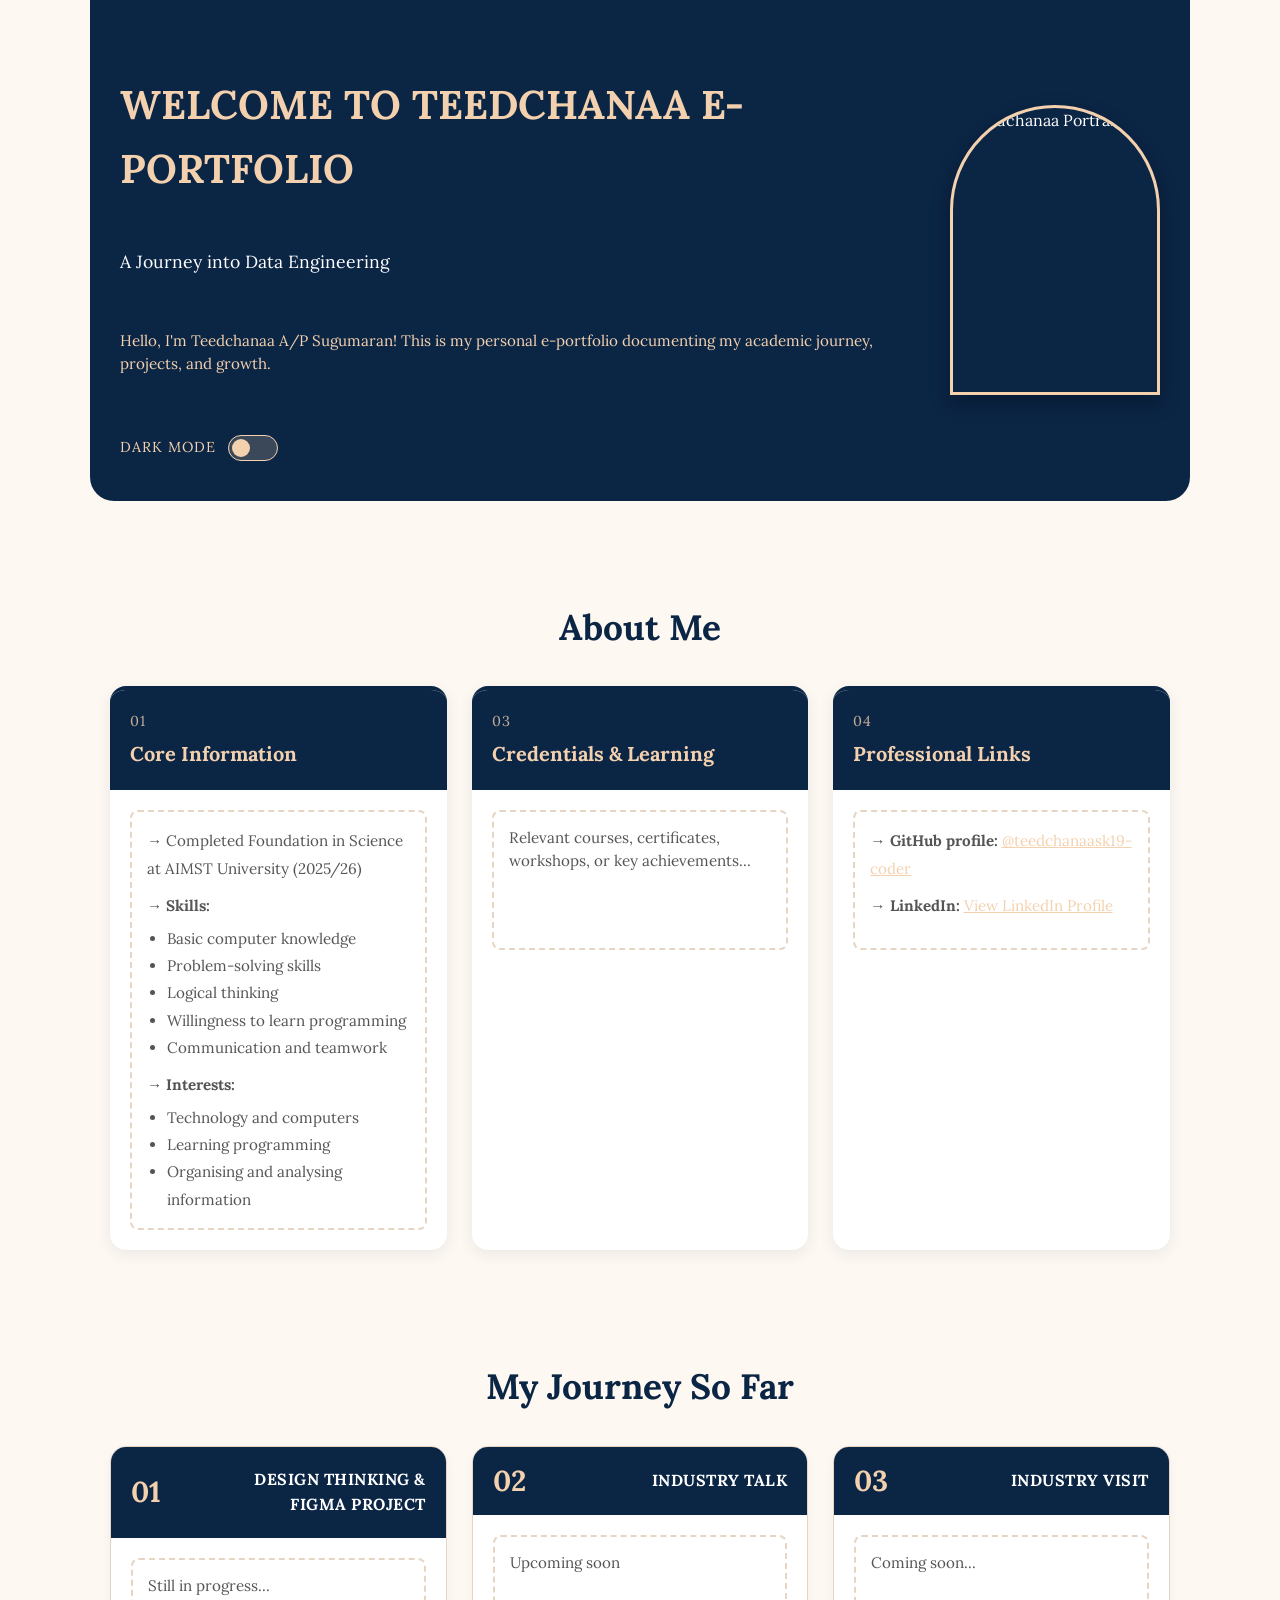
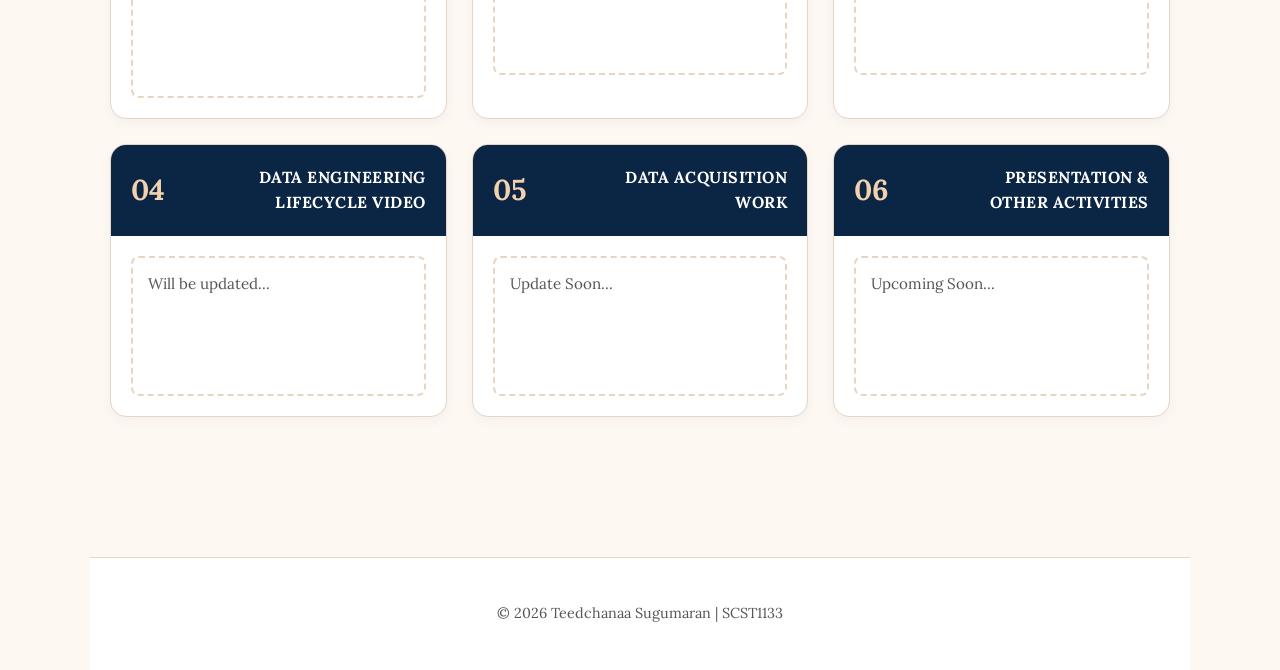
==== index.html @ efb11a4b "Update index.html" ====
<!DOCTYPE html>
<html lang="en">
<head>
    <meta charset="UTF-8">
    <meta name="viewport" content="width=device-width, initial-scale=1.0">
    <title>Welcome To Teedchanaa's E-Portfolio</title>
    <!-- Import Lora font from Google Fonts -->
    <link href="https://fonts.googleapis.com/css2?family=Lora:ital,wght@0,400..700;1,400..700&display=swap" rel="stylesheet">
    <link rel="stylesheet" href="style.css">
    <style>
        /* Color Themes: Default Navy/Champagne & Dark Mode (Dark Purple & Gold) */
        :root {
            --navy: #0B2545;
            --champagne: #F4D1AE;
            --champagne-light: #FDF8F2;
            --card-bg: #ffffff;
            --text-main: #555555;
            --footer-bg: #ffffff;
            --footer-text: #555555;
            --border-color: #e6d5c3;
        }

        [data-theme="dark"] {
            --navy: #1a0b2e;
            --champagne: #FFD700;
            --champagne-light: #12071f;
            --card-bg: #221238;
            --text-main: #e0d0e8;
            --footer-bg: #1a0b2e;
            --footer-text: #FFD700;
            --border-color: #3b225c;
        }

        body {
            margin: 0;
            background-color: var(--champagne-light);
            font-family: 'Lora', serif;
            transition: background-color 0.4s ease, color 0.4s ease;
            animation: pageFloat 6s ease-in-out infinite;
        }

        /* Welcome Section */
        .welcome {
            background-color: var(--navy);
            color: #ffffff;
            padding: 40px 30px;
            border-radius: 0 0 24px 24px;
            margin-bottom: 30px;
            position: relative;
            overflow: hidden;
            transition: background-color 0.4s ease;
        }

        .welcome-container {
            max-width: 1100px;
            margin: 0 auto;
            display: flex;
            align-items: center;
            justify-content: space-between;
            gap: 40px;
        }

        .header-content {
            flex: 1;
            text-align: left;
        }

        .welcome h1 {
            font-size: clamp(1.8rem, 3.5vw, 2.5rem);
            color: var(--champagne);
            margin-bottom: 8px;
        }

        .welcome h2 {
            font-size: 1.1rem;
            color: #ffffff;
            font-weight: normal;
            margin-bottom: 15px;
        }

        .welcome p, .welcome .footer-note {
            color: var(--champagne);
            line-height: 1.5;
            font-size: 0.95rem;
        }

        /* Portrait Container (Arch Shape - Wider and Longer) */
        .portrait-container {
            width: 210px;
            height: 290px;
            background-color: var(--navy);
            border-radius: 105px 105px 0 0;
            border: 3px solid var(--champagne);
            overflow: hidden;
            flex-shrink: 0;
            box-shadow: 0 8px 20px rgba(0,0,0,0.3);
            transition: border-color 0.4s ease;
        }

        .portrait-container img {
            width: 100%;
            height: 100%;
            object-fit: cover;
        }

        /* Dark Mode Toggle Switch Styling */
        .theme-switch-wrapper {
            margin-top: 20px;
            display: flex;
            align-items: center;
            gap: 12px;
            color: var(--champagne);
            font-size: 0.9rem;
            text-transform: uppercase;
            letter-spacing: 1px;
        }

        .switch {
            position: relative;
            display: inline-block;
            width: 50px;
            height: 26px;
        }

        .switch input {
            opacity: 0;
            width: 0;
            height: 0;
        }

        .slider {
            position: absolute;
            cursor: pointer;
            top: 0;
            left: 0;
            right: 0;
            bottom: 0;
            background-color: rgba(244, 209, 174, 0.2);
            border: 1px solid var(--champagne);
            transition: 0.3s;
            border-radius: 26px;
        }

        .slider:before {
            position: absolute;
            content: "";
            height: 18px;
            width: 18px;
            left: 3px;
            bottom: 3px;
            background-color: var(--champagne);
            transition: 0.3s;
            border-radius: 50%;
        }

        input:checked + .slider {
            background-color: var(--champagne);
        }

        input:checked + .slider:before {
            transform: translateX(24px);
            background-color: var(--navy);
        }

        /* About Me Section */
        .about-section {
            padding: 40px 20px;
            max-width: 1200px;
            margin: 0 auto;
        }

        .about-section .section-title {
            text-align: center;
            color: var(--navy);
            margin-bottom: 30px;
            font-size: 2.2rem;
            transition: color 0.4s ease;
        }

        .about-grid {
            display: grid;
            grid-template-columns: repeat(auto-fit, minmax(280px, 1fr));
            gap: 25px;
        }

        .about-card {
            background: var(--card-bg);
            border-radius: 16px;
            box-shadow: 0 4px 15px rgba(11, 37, 69, 0.08);
            overflow: hidden;
            border-top: 4px solid var(--navy);
            display: flex;
            flex-direction: column;
            transition: transform 0.3s ease, box-shadow 0.3s ease, background-color 0.4s ease, border-color 0.4s ease;
        }

        .about-card:hover {
            transform: translateY(-6px);
            box-shadow: 0 12px 24px rgba(11, 37, 69, 0.12);
        }

        .about-card-header {
            background-color: var(--navy);
            color: var(--champagne);
            padding: 20px;
            transition: background-color 0.4s ease, color 0.4s ease;
        }

        .about-card-header .num {
            font-size: 0.9rem;
            letter-spacing: 1px;
            opacity: 0.8;
            display: block;
            margin-bottom: 5px;
        }

        .about-card-header h3 {
            margin: 0;
            font-size: 1.25rem;
        }

        .about-card-body {
            padding: 20px;
            flex-grow: 1;
            display: flex;
            flex-direction: column;
            gap: 15px;
        }

        .description-box {
            background: var(--card-bg);
            border: 2px dashed var(--border-color);
            padding: 15px;
            border-radius: 8px;
            color: var(--text-main);
            font-size: 0.95rem;
            line-height: 1.5;
            transition: background-color 0.4s ease, border-color 0.4s ease, color 0.4s ease;
        }

        /* Journey / Artifact Section */
        .journey-section {
            padding: 40px 20px;
            max-width: 1200px;
            margin: 0 auto;
        }

        .journey-section .section-title {
            text-align: center;
            color: var(--navy);
            margin-bottom: 30px;
            font-size: 2.2rem;
            transition: color 0.4s ease;
        }

        .portfolio-grid {
            display: grid;
            grid-template-columns: repeat(auto-fit, minmax(300px, 1fr));
            gap: 25px;
        }

        .artifact-card {
            background: var(--card-bg);
            border-radius: 16px;
            border: 1px solid var(--border-color);
            box-shadow: 0 4px 12px rgba(11, 37, 69, 0.04);
            overflow: hidden;
            display: flex;
            flex-direction: column;
            transition: transform 0.3s ease, box-shadow 0.3s ease, background-color 0.4s ease, border-color 0.4s ease;
        }

        .artifact-card:hover {
            transform: translateY(-8px);
            box-shadow: 0 16px 32px rgba(11, 37, 69, 0.1);
        }

        .card-number-header {
            background: var(--navy);
            color: var(--champagne);
            padding: 20px;
            display: flex;
            align-items: center;
            justify-content: space-between;
            transition: background-color 0.4s ease, color 0.4s ease;
        }

        .card-number-header .num {
            font-size: 1.8rem;
            font-weight: bold;
            color: var(--champagne);
            line-height: 1;
        }

        .card-number-header h2 {
            font-size: 1rem;
            margin: 0;
            text-align: right;
            max-width: 180px;
            color: #ffffff;
            text-transform: uppercase;
            letter-spacing: 0.5px;
        }

        .card-body {
            padding: 20px;
            flex-grow: 1;
            display: flex;
            flex-direction: column;
        }

        footer {
            text-align: center;
            padding: 30px;
            color: var(--footer-text);
            border-top: 1px solid var(--border-color);
            background-color: var(--footer-bg);
            margin-top: 40px;
            transition: background-color 0.4s ease, color 0.4s ease, border-color 0.4s ease;
        }

        /* Animations */
        @keyframes pageFloat {
            0% { transform: translateY(0px); }
            50% { transform: translateY(-2px); }
            100% { transform: translateY(0px); }
        }
    </style>
</head>
<body>

    <main>
        <!-- Welcome Section with Title, Intro, and Portrait -->
        <section id="home" class="welcome">
            <div class="welcome-container">
                <div class="header-content">
                    <h1>WELCOME TO TEEDCHANAA E-PORTFOLIO</h1>
                    <h2>A Journey into Data Engineering</h2>
                    <p>
                        Hello, I'm Teedchanaa A/P Sugumaran! This is my personal e-portfolio documenting my academic journey, projects, and growth.
                    </p>
                    
                    <!-- Dark Mode Toggle Switch -->
                    <div class="theme-switch-wrapper">
                        <span id="theme-label">Dark Mode</span>
                        <label class="switch">
                            <input type="checkbox" id="theme-toggle-checkbox">
                            <span class="slider"></span>
                        </label>
                    </div>
                </div>

                <!-- Arch-Shaped Vertical Portrait (Wider and Longer) -->
                <div class="portrait-container">
                    <img src="PATH_TO_YOUR_PORTRAIT_IMAGE" alt="Teedchanaa Portrait">
                </div>
            </div>
        </section>

        <!-- About Me Section -->
        <section id="about" class="about-section">
            <h2 class="section-title">About Me</h2>
            <div class="about-grid">
                <!-- 01 -->
                <div class="about-card">
                    <div class="about-card-header">
                        <span class="num">01</span>
                        <h3>Core Information</h3>
                    </div>
                    <div class="about-card-body">
                        <div class="description-box" style="line-height: 1.8;">
                            <p style="margin: 0 0 10px 0;">&rarr; Completed Foundation in Science at AIMST University (2025/26)</p>
                            <p style="margin: 0 0 5px 0; font-weight: bold;">&rarr; Skills:</p>
                            <ul style="margin: 0 0 10px 20px; padding: 0;">
                                <li>Basic computer knowledge</li>
                                <li>Problem-solving skills</li>
                                <li>Logical thinking</li>
                                <li>Willingness to learn programming</li>
                                <li>Communication and teamwork</li>
                            </ul>
                            <p style="margin: 0 0 5px 0; font-weight: bold;">&rarr; Interests:</p>
                            <ul style="margin: 0 0 0 20px; padding: 0;">
                                <li>Technology and computers</li>
                                <li>Learning programming</li>
                                <li>Organising and analysing information</li>
                            </ul>
                        </div>
                    </div>
                </div>

                <!-- 02 -->
                <div class="about-card">
                    <div class="about-card-header">
                        <span class="num">03</span>
                        <h3>Credentials &amp; Learning</h3>
                    </div>
                    <div class="about-card-body">
                        <div class="description-box">
                            Relevant courses, certificates, workshops, or key achievements...
                        </div>
                    </div>
                </div>

                <!-- 03 -->
                <div class="about-card">
                    <div class="about-card-header">
                        <span class="num">04</span>
                        <h3>Professional Links</h3>
                    </div>
                    <div class="about-card-body">
                        <div class="description-box" style="line-height: 1.8;">
                            <p style="margin: 0 0 10px 0;">
                                &rarr; <strong>GitHub profile:</strong> <a href="https://github.com/teedchanaask19-coder" target="_blank" style="color: var(--champagne); text-decoration: underline;">@teedchanaask19-coder</a>
                            </p>
                            <p style="margin: 0 0 10px 0;">
                                &rarr; <strong>LinkedIn:</strong> <a href="https://www.linkedin.com/in/teedchanaa-sugumaran-593b75442" target="_blank" style="color: var(--champagne); text-decoration: underline;">View LinkedIn Profile</a>
                            </p>
                        </div>
                    </div>
                </div>
            </div>
        </section>

        <!-- Journey Section -->
        <section id="journey" class="journey-section">
            <h2 class="section-title">My Journey So Far</h2>
            <div class="portfolio-grid">
                <!-- 01 -->
                <div class="artifact-card">
                    <div class="card-number-header">
                        <span class="num">01</span>
                        <h2>Design Thinking &amp; Figma Project</h2>
                    </div>
                    <div class="card-body">
                        <div class="description-box">
                            Still in progress...
                        </div>
                    </div>
                </div>

                <!-- 02 -->
                <div class="artifact-card">
                    <div class="card-number-header">
                        <span class="num">02</span>
                        <h2>Industry Talk</h2>
                    </div>
                    <div class="card-body">
                        <div class="description-box">
                            Upcoming soon
                        </div>
                    </div>
                </div>

                <!-- 03 -->
                <div class="artifact-card">
                    <div class="card-number-header">
                        <span class="num">03</span>
                        <h2>Industry Visit</h2>
                    </div>
                    <div class="card-body">
                        <div class="description-box">
                            Coming soon...
                        </div>
                    </div>
                </div>

                <!-- 04 -->
                <div class="artifact-card">
                    <div class="card-number-header">
                        <span class="num">04</span>
                        <h2>Data Engineering Lifecycle Video</h2>
                    </div>
                    <div class="card-body">
                        <div class="description-box">
                            Will be updated...
                        </div>
                    </div>
                </div>

                <!-- 05 -->
                <div class="artifact-card">
                    <div class="card-number-header">
                        <span class="num">05</span>
                        <h2>Data Acquisition Work</h2>
                    </div>
                    <div class="card-body">
                        <div class="description-box">
                            Update Soon...
                        </div>
                    </div>
                </div>

                <!-- 06 -->
                <div class="artifact-card">
                    <div class="card-number-header">
                        <span class="num">06</span>
                        <h2>Presentation &amp; Other Activities</h2>
                    </div>
                    <div class="card-body">
                        <div class="description-box">
                            Upcoming Soon...
                        </div>
                    </div>
                </div>
            </div>
        </section>
    </main>

    <footer>
        <p>&copy; 2026 Teedchanaa Sugumaran | SCST1133</p>
    </footer>

    <!-- JavaScript to Handle Theme Switcher -->
    <script>
        const themeToggle = document.getElementById('theme-toggle-checkbox');
        const themeLabel = document.getElementById('theme-label');

        themeToggle.addEventListener('change', () => {
            if (themeToggle.checked) {
                document.documentElement.setAttribute('data-theme', 'dark');
                themeLabel.textContent = 'Light Mode';
            } else {
                document.documentElement.removeAttribute('data-theme');
                themeLabel.textContent = 'Dark Mode';
            }
        });
    </script>
</body>
</html>
---- style.css ----
* {
  box-sizing: border-box;
}

:root {
  --navy: #0d1b2a;
  --champagne: #d4af37;
  --ivory: #f9f6f0;
  --card-bg: #fdfbf7;
  --text-dark: #1f2937;
  --text-muted: #555555;
}

body {
  margin: 0;
  color: var(--text-dark);
  background: var(--ivory);
  font-family: 'Lora', serif;
  line-height: 1.6;
}

header, main, footer {
  width: min(1100px, 92%);
  margin: auto;
}

/* Header Layout */
header {
  padding: 48px 32px;
  background: var(--navy);
  color: var(--ivory);
  border-radius: 0 0 24px 24px;
  margin-bottom: 40px;
}

.header-content {
  display: flex;
  align-items: center;
  justify-content: space-between;
  flex-wrap: wrap;
  gap: 24px;
}

.header-text {
  flex: 1;
  min-width: 280px;
}

.subtitle-top {
  font-size: 0.85rem;
  text-transform: uppercase;
  letter-spacing: 2px;
  color: var(--champagne);
  margin: 0 0 8px;
}

header h1 {
  font-size: clamp(2rem, 4vw, 3rem);
  margin: 0 0 12px;
  color: var(--ivory);
}

header p {
  margin: 0 0 20px;
  color: #e0e1dd;
  font-size: 1.1rem;
}

/* Rounded Portrait Picture Box */
.profile-pic-container {
  flex-shrink: 0;
}

.profile-pic {
  width: 130px;
  height: 160px;
  object-fit: cover;
  border-radius: 20px;
  border: 3px solid var(--champagne);
  background-color: #243447;
}

/* Button */
.btn {
  display: inline-block;
  background: var(--champagne);
  color: var(--navy);
  padding: 10px 20px;
  border-radius: 8px;
  font-weight: bold;
  text-decoration: none;
  transition: opacity 0.2s;
}

.btn:hover {
  opacity: 0.9;
}

/* Main Section Heading */
.section-title {
  font-size: 2rem;
  color: var(--navy);
  margin-bottom: 24px;
}

/* Grid for 6 Artifacts (Whole page section floating effect) */
.portfolio-grid {
  display: grid;
  grid-template-columns: repeat(auto-fit, minmax(320px, 1fr));
  gap: 24px;
  margin-bottom: 60px;
  animation: pageFloat 6s ease-in-out infinite;
}

/* Card Style with Hover Lift */
.artifact-card {
  background: var(--card-bg);
  border-radius: 16px;
  border: 1px solid rgba(212, 175, 55, 0.3);
  box-shadow: 0 4px 12px rgba(13, 27, 42, 0.04);
  overflow: hidden;
  display: flex;
  flex-direction: column;
  transition: transform 0.3s ease, box-shadow 0.3s ease;
}

.artifact-card:hover {
  transform: translateY(-8px);
  box-shadow: 0 16px 32px rgba(13, 27, 42, 0.1);
}

/* Card Header Badge */
.card-number-header {
  background: var(--navy);
  color: var(--ivory);
  padding: 24px;
  display: flex;
  align-items: center;
  justify-content: space-between;
}

.card-number-header .num {
  font-size: 2.2rem;
  font-weight: bold;
  color: var(--champagne);
  line-height: 1;
}

.card-number-header h2 {
  font-size: 1.1rem;
  margin: 0;
  text-align: right;
  max-width: 180px;
  color: var(--ivory);
  text-transform: uppercase;
  letter-spacing: 0.5px;
}

/* Description Space Area (Bubble think float effect) */
.card-body {
  padding: 24px;
  flex-grow: 1;
  display: flex;
  flex-direction: column;
}

.description-box {
  border: 2px dashed #d1c7b7;
  border-radius: 12px;
  padding: 20px;
  color: var(--text-muted);
  min-height: 140px;
  background: rgba(255, 255, 255, 0.5);
  font-size: 0.95rem;
  animation: bubbleFloat 4s ease-in-out infinite;
}

footer {
  text-align: center;
  padding: 32px 0;
  color: var(--text-muted);
  border-top: 1px solid #e5dfd3;
  font-size: 0.9rem;
}

/* Keyframe Animations for Floating */
@keyframes bubbleFloat {
  0% { transform: translateY(0px); }
  50% { transform: translateY(-5px); }
  100% { transform: translateY(0px); }
}

@keyframes pageFloat {
  0% { transform: translateY(0px); }
  50% { transform: translateY(-3px); }
  100% { transform: translateY(0px); }
}
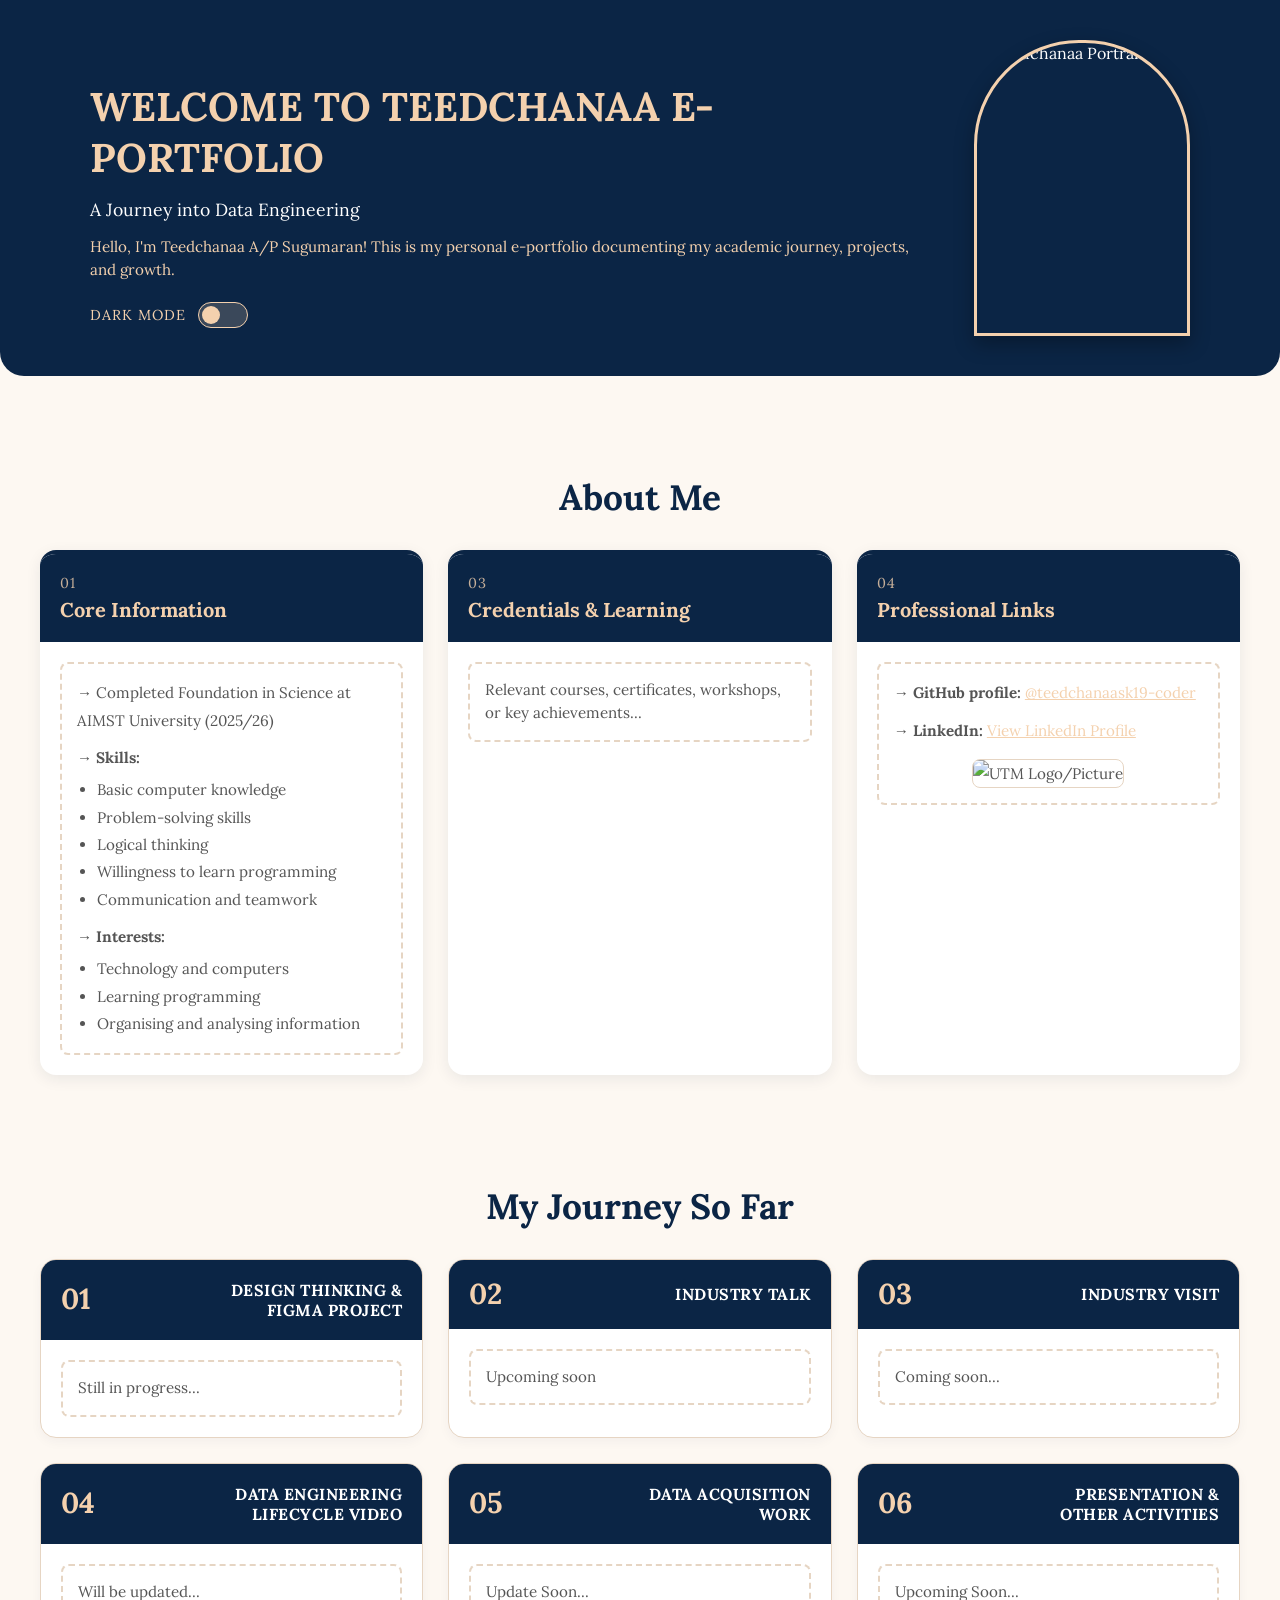
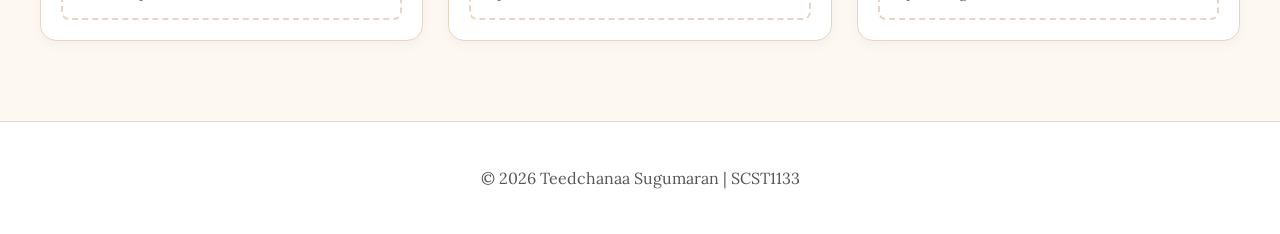
==== commit c8598f8b: "Update index.html" ====
--- a/index.html
+++ b/index.html
@@ -1,530 +1,535 @@
 <!DOCTYPE html>
 <html lang="en">
 <head>
-    <meta charset="UTF-8">
-    <meta name="viewport" content="width=device-width, initial-scale=1.0">
-    <title>Welcome To Teedchanaa's E-Portfolio</title>
-    <!-- Import Lora font from Google Fonts -->
-    <link href="https://fonts.googleapis.com/css2?family=Lora:ital,wght@0,400..700;1,400..700&display=swap" rel="stylesheet">
-    <link rel="stylesheet" href="style.css">
-    <style>
-        /* Color Themes: Default Navy/Champagne & Dark Mode (Dark Purple & Gold) */
-        :root {
-            --navy: #0B2545;
-            --champagne: #F4D1AE;
-            --champagne-light: #FDF8F2;
-            --card-bg: #ffffff;
-            --text-main: #555555;
-            --footer-bg: #ffffff;
-            --footer-text: #555555;
-            --border-color: #e6d5c3;
-        }
-
-        [data-theme="dark"] {
-            --navy: #1a0b2e;
-            --champagne: #FFD700;
-            --champagne-light: #12071f;
-            --card-bg: #221238;
-            --text-main: #e0d0e8;
-            --footer-bg: #1a0b2e;
-            --footer-text: #FFD700;
-            --border-color: #3b225c;
-        }
-
-        body {
-            margin: 0;
-            background-color: var(--champagne-light);
-            font-family: 'Lora', serif;
-            transition: background-color 0.4s ease, color 0.4s ease;
-            animation: pageFloat 6s ease-in-out infinite;
-        }
-
-        /* Welcome Section */
-        .welcome {
-            background-color: var(--navy);
-            color: #ffffff;
-            padding: 40px 30px;
-            border-radius: 0 0 24px 24px;
-            margin-bottom: 30px;
-            position: relative;
-            overflow: hidden;
-            transition: background-color 0.4s ease;
-        }
-
-        .welcome-container {
-            max-width: 1100px;
-            margin: 0 auto;
-            display: flex;
-            align-items: center;
-            justify-content: space-between;
-            gap: 40px;
-        }
-
-        .header-content {
-            flex: 1;
-            text-align: left;
-        }
-
-        .welcome h1 {
-            font-size: clamp(1.8rem, 3.5vw, 2.5rem);
-            color: var(--champagne);
-            margin-bottom: 8px;
-        }
-
-        .welcome h2 {
-            font-size: 1.1rem;
-            color: #ffffff;
-            font-weight: normal;
-            margin-bottom: 15px;
-        }
-
-        .welcome p, .welcome .footer-note {
-            color: var(--champagne);
-            line-height: 1.5;
-            font-size: 0.95rem;
-        }
-
-        /* Portrait Container (Arch Shape - Wider and Longer) */
-        .portrait-container {
-            width: 210px;
-            height: 290px;
-            background-color: var(--navy);
-            border-radius: 105px 105px 0 0;
-            border: 3px solid var(--champagne);
-            overflow: hidden;
-            flex-shrink: 0;
-            box-shadow: 0 8px 20px rgba(0,0,0,0.3);
-            transition: border-color 0.4s ease;
-        }
-
-        .portrait-container img {
-            width: 100%;
-            height: 100%;
-            object-fit: cover;
-        }
-
-        /* Dark Mode Toggle Switch Styling */
-        .theme-switch-wrapper {
-            margin-top: 20px;
-            display: flex;
-            align-items: center;
-            gap: 12px;
-            color: var(--champagne);
-            font-size: 0.9rem;
-            text-transform: uppercase;
-            letter-spacing: 1px;
-        }
-
-        .switch {
-            position: relative;
-            display: inline-block;
-            width: 50px;
-            height: 26px;
-        }
-
-        .switch input {
-            opacity: 0;
-            width: 0;
-            height: 0;
-        }
-
-        .slider {
-            position: absolute;
-            cursor: pointer;
-            top: 0;
-            left: 0;
-            right: 0;
-            bottom: 0;
-            background-color: rgba(244, 209, 174, 0.2);
-            border: 1px solid var(--champagne);
-            transition: 0.3s;
-            border-radius: 26px;
-        }
-
-        .slider:before {
-            position: absolute;
-            content: "";
-            height: 18px;
-            width: 18px;
-            left: 3px;
-            bottom: 3px;
-            background-color: var(--champagne);
-            transition: 0.3s;
-            border-radius: 50%;
-        }
-
-        input:checked + .slider {
-            background-color: var(--champagne);
-        }
-
-        input:checked + .slider:before {
-            transform: translateX(24px);
-            background-color: var(--navy);
-        }
-
-        /* About Me Section */
-        .about-section {
-            padding: 40px 20px;
-            max-width: 1200px;
-            margin: 0 auto;
-        }
-
-        .about-section .section-title {
-            text-align: center;
-            color: var(--navy);
-            margin-bottom: 30px;
-            font-size: 2.2rem;
-            transition: color 0.4s ease;
-        }
-
-        .about-grid {
-            display: grid;
-            grid-template-columns: repeat(auto-fit, minmax(280px, 1fr));
-            gap: 25px;
-        }
-
-        .about-card {
-            background: var(--card-bg);
-            border-radius: 16px;
-            box-shadow: 0 4px 15px rgba(11, 37, 69, 0.08);
-            overflow: hidden;
-            border-top: 4px solid var(--navy);
-            display: flex;
-            flex-direction: column;
-            transition: transform 0.3s ease, box-shadow 0.3s ease, background-color 0.4s ease, border-color 0.4s ease;
-        }
-
-        .about-card:hover {
-            transform: translateY(-6px);
-            box-shadow: 0 12px 24px rgba(11, 37, 69, 0.12);
-        }
-
-        .about-card-header {
-            background-color: var(--navy);
-            color: var(--champagne);
-            padding: 20px;
-            transition: background-color 0.4s ease, color 0.4s ease;
-        }
-
-        .about-card-header .num {
-            font-size: 0.9rem;
-            letter-spacing: 1px;
-            opacity: 0.8;
-            display: block;
-            margin-bottom: 5px;
-        }
-
-        .about-card-header h3 {
-            margin: 0;
-            font-size: 1.25rem;
-        }
-
-        .about-card-body {
-            padding: 20px;
-            flex-grow: 1;
-            display: flex;
-            flex-direction: column;
-            gap: 15px;
-        }
-
-        .description-box {
-            background: var(--card-bg);
-            border: 2px dashed var(--border-color);
-            padding: 15px;
-            border-radius: 8px;
-            color: var(--text-main);
-            font-size: 0.95rem;
-            line-height: 1.5;
-            transition: background-color 0.4s ease, border-color 0.4s ease, color 0.4s ease;
-        }
-
-        /* Journey / Artifact Section */
-        .journey-section {
-            padding: 40px 20px;
-            max-width: 1200px;
-            margin: 0 auto;
-        }
-
-        .journey-section .section-title {
-            text-align: center;
-            color: var(--navy);
-            margin-bottom: 30px;
-            font-size: 2.2rem;
-            transition: color 0.4s ease;
-        }
-
-        .portfolio-grid {
-            display: grid;
-            grid-template-columns: repeat(auto-fit, minmax(300px, 1fr));
-            gap: 25px;
-        }
-
-        .artifact-card {
-            background: var(--card-bg);
-            border-radius: 16px;
-            border: 1px solid var(--border-color);
-            box-shadow: 0 4px 12px rgba(11, 37, 69, 0.04);
-            overflow: hidden;
-            display: flex;
-            flex-direction: column;
-            transition: transform 0.3s ease, box-shadow 0.3s ease, background-color 0.4s ease, border-color 0.4s ease;
-        }
-
-        .artifact-card:hover {
-            transform: translateY(-8px);
-            box-shadow: 0 16px 32px rgba(11, 37, 69, 0.1);
-        }
-
-        .card-number-header {
-            background: var(--navy);
-            color: var(--champagne);
-            padding: 20px;
-            display: flex;
-            align-items: center;
-            justify-content: space-between;
-            transition: background-color 0.4s ease, color 0.4s ease;
-        }
-
-        .card-number-header .num {
-            font-size: 1.8rem;
-            font-weight: bold;
-            color: var(--champagne);
-            line-height: 1;
-        }
-
-        .card-number-header h2 {
-            font-size: 1rem;
-            margin: 0;
-            text-align: right;
-            max-width: 180px;
-            color: #ffffff;
-            text-transform: uppercase;
-            letter-spacing: 0.5px;
-        }
-
-        .card-body {
-            padding: 20px;
-            flex-grow: 1;
-            display: flex;
-            flex-direction: column;
-        }
-
-        footer {
-            text-align: center;
-            padding: 30px;
-            color: var(--footer-text);
-            border-top: 1px solid var(--border-color);
-            background-color: var(--footer-bg);
-            margin-top: 40px;
-            transition: background-color 0.4s ease, color 0.4s ease, border-color 0.4s ease;
-        }
-
-        /* Animations */
-        @keyframes pageFloat {
-            0% { transform: translateY(0px); }
-            50% { transform: translateY(-2px); }
-            100% { transform: translateY(0px); }
-        }
-    </style>
+<meta charset="UTF-8">
+<meta name="viewport" content="width=device-width, initial-scale=1.0">
+<title>Welcome To Teedchanaa's E-Portfolio</title>
+<!-- Import Lora font from Google Fonts -->
+<link href="https://fonts.googleapis.com/css2?family=Lora:ital,wght@0,400..700;1,400..700&display=swap" rel="stylesheet">
+<link rel="stylesheet" href="style.css">
+<style>
+/* Color Themes: Default Navy/Champagne & Dark Mode (Dark Purple & Gold) */
+:root {
+    --navy: #0B2545;
+    --champagne: #F4D1AE;
+    --champagne-light: #FDF8F2;
+    --card-bg: #ffffff;
+    --text-main: #555555;
+    --footer-bg: #ffffff;
+    --footer-text: #555555;
+    --border-color: #e6d5c3;
+}
+
+[data-theme="dark"] {
+    --navy: #1a0b2e;
+    --champagne: #FFD700;
+    --champagne-light: #12071f;
+    --card-bg: #221238;
+    --text-main: #FFD700;
+    --footer-bg: #1a0b2e;
+    --footer-text: #FFD700;
+    --border-color: #3b225c;
+}
+
+body {
+    margin: 0;
+    background-color: var(--champagne-light);
+    font-family: 'Lora', serif;
+    transition: background-color 0.4s ease, color 0.4s ease;
+    animation: pageFloat 6s ease-in-out infinite;
+}
+
+/* Welcome Section */
+.welcome {
+    background-color: var(--navy);
+    color: #ffffff;
+    padding: 40px 30px;
+    border-radius: 0 0 24px 24px;
+    margin-bottom: 30px;
+    position: relative;
+    overflow: hidden;
+    transition: background-color 0.4s ease;
+}
+
+.welcome-container {
+    max-width: 1100px;
+    margin: 0 auto;
+    display: flex;
+    align-items: center;
+    justify-content: space-between;
+    gap: 40px;
+}
+
+.header-content {
+    flex: 1;
+    text-align: left;
+}
+
+.welcome h1 {
+    font-size: clamp(1.8rem, 3.5vw, 2.5rem);
+    color: var(--champagne);
+    margin-bottom: 8px;
+}
+
+.welcome h2 {
+    font-size: 1.1rem;
+    color: #ffffff;
+    font-weight: normal;
+    margin-bottom: 15px;
+}
+
+.welcome p, .welcome .footer-note {
+    color: var(--champagne);
+    line-height: 1.5;
+    font-size: 0.95rem;
+}
+
+/* Portrait Container (Arch Shape - Wider and Longer) */
+.portrait-container {
+    width: 210px;
+    height: 290px;
+    background-color: var(--navy);
+    border-radius: 105px 105px 0 0;
+    border: 3px solid var(--champagne);
+    overflow: hidden;
+    flex-shrink: 0;
+    box-shadow: 0 8px 20px rgba(0,0,0,0.3);
+    transition: border-color 0.4s ease;
+}
+
+.portrait-container img {
+    width: 100%;
+    height: 100%;
+    object-fit: cover;
+}
+
+/* Dark Mode Toggle Switch Styling */
+.theme-switch-wrapper {
+    margin-top: 20px;
+    display: flex;
+    align-items: center;
+    gap: 12px;
+    color: var(--champagne);
+    font-size: 0.9rem;
+    text-transform: uppercase;
+    letter-spacing: 1px;
+}
+
+.switch {
+    position: relative;
+    display: inline-block;
+    width: 50px;
+    height: 26px;
+}
+
+.switch input {
+    opacity: 0;
+    width: 0;
+    height: 0;
+}
+
+.slider {
+    position: absolute;
+    cursor: pointer;
+    top: 0;
+    left: 0;
+    right: 0;
+    bottom: 0;
+    background-color: rgba(244, 209, 174, 0.2);
+    border: 1px solid var(--champagne);
+    transition: 0.3s;
+    border-radius: 26px;
+}
+
+.slider:before {
+    position: absolute;
+    content: "";
+    height: 18px;
+    width: 18px;
+    left: 3px;
+    bottom: 3px;
+    background-color: var(--champagne);
+    transition: 0.3s;
+    border-radius: 50%;
+}
+
+input:checked + .slider {
+    background-color: var(--champagne);
+}
+
+input:checked + .slider:before {
+    transform: translateX(24px);
+    background-color: var(--navy);
+}
+
+/* About Me Section */
+.about-section {
+    padding: 40px 20px;
+    max-width: 1200px;
+    margin: 0 auto;
+}
+
+.about-section .section-title {
+    text-align: center;
+    color: var(--navy);
+    margin-bottom: 30px;
+    font-size: 2.2rem;
+    transition: color 0.4s ease;
+}
+
+[data-theme="dark"] .about-section .section-title,
+[data-theme="dark"] .journey-section .section-title {
+    color: var(--champagne);
+}
+
+.about-grid {
+    display: grid;
+    grid-template-columns: repeat(auto-fit, minmax(280px, 1fr));
+    gap: 25px;
+}
+
+.about-card {
+    background: var(--card-bg);
+    border-radius: 16px;
+    box-shadow: 0 4px 15px rgba(11, 37, 69, 0.08);
+    overflow: hidden;
+    border-top: 4px solid var(--navy);
+    display: flex;
+    flex-direction: column;
+    transition: transform 0.3s ease, box-shadow 0.3s ease, background-color 0.4s ease, border-color 0.4s ease;
+}
+
+.about-card:hover {
+    transform: translateY(-6px);
+    box-shadow: 0 12px 24px rgba(11, 37, 69, 0.12);
+}
+
+.about-card-header {
+    background-color: var(--navy);
+    color: var(--champagne);
+    padding: 20px;
+    transition: background-color 0.4s ease, color 0.4s ease;
+}
+
+.about-card-header .num {
+    font-size: 0.9rem;
+    letter-spacing: 1px;
+    opacity: 0.8;
+    display: block;
+    margin-bottom: 5px;
+}
+
+.about-card-header h3 {
+    margin: 0;
+    font-size: 1.25rem;
+}
+
+.about-card-body {
+    padding: 20px;
+    flex-grow: 1;
+    display: flex;
+    flex-direction: column;
+    gap: 15px;
+}
+
+.description-box {
+    background: var(--card-bg);
+    border: 2px dashed var(--border-color);
+    padding: 15px;
+    border-radius: 8px;
+    color: var(--text-main);
+    font-size: 0.95rem;
+    line-height: 1.5;
+    transition: background-color 0.4s ease, border-color 0.4s ease, color 0.4s ease;
+}
+
+/* Journey / Artifact Section */
+.journey-section {
+    padding: 40px 20px;
+    max-width: 1200px;
+    margin: 0 auto;
+}
+
+.journey-section .section-title {
+    text-align: center;
+    color: var(--navy);
+    margin-bottom: 30px;
+    font-size: 2.2rem;
+    transition: color 0.4s ease;
+}
+
+.portfolio-grid {
+    display: grid;
+    grid-template-columns: repeat(auto-fit, minmax(300px, 1fr));
+    gap: 25px;
+}
+
+.artifact-card {
+    background: var(--card-bg);
+    border-radius: 16px;
+    border: 1px solid var(--border-color);
+    box-shadow: 0 4px 12px rgba(11, 37, 69, 0.04);
+    overflow: hidden;
+    display: flex;
+    flex-direction: column;
+    transition: transform 0.3s ease, box-shadow 0.3s ease, background-color 0.4s ease, border-color 0.4s ease;
+}
+
+.artifact-card:hover {
+    transform: translateY(-8px);
+    box-shadow: 0 16px 32px rgba(11, 37, 69, 0.1);
+}
+
+.card-number-header {
+    background: var(--navy);
+    color: var(--champagne);
+    padding: 20px;
+    display: flex;
+    align-items: center;
+    justify-content: space-between;
+    transition: background-color 0.4s ease, color 0.4s ease;
+}
+
+.card-number-header .num {
+    font-size: 1.8rem;
+    font-weight: bold;
+    color: var(--champagne);
+    line-height: 1;
+}
+
+.card-number-header h2 {
+    font-size: 1rem;
+    margin: 0;
+    text-align: right;
+    max-width: 180px;
+    color: #ffffff;
+    text-transform: uppercase;
+    letter-spacing: 0.5px;
+}
+
+.card-body {
+    padding: 20px;
+    flex-grow: 1;
+    display: flex;
+    flex-direction: column;
+}
+
+footer {
+    text-align: center;
+    padding: 30px;
+    color: var(--footer-text);
+    border-top: 1px solid var(--border-color);
+    background-color: var(--footer-bg);
+    margin-top: 40px;
+    transition: background-color 0.4s ease, color 0.4s ease, border-color 0.4s ease;
+}
+
+/* Animations */
+@keyframes pageFloat {
+    0% { transform: translateY(0px); }
+    50% { transform: translateY(-2px); }
+    100% { transform: translateY(0px); }
+}
+</style>
 </head>
 <body>
-
-    <main>
-        <!-- Welcome Section with Title, Intro, and Portrait -->
-        <section id="home" class="welcome">
-            <div class="welcome-container">
-                <div class="header-content">
-                    <h1>WELCOME TO TEEDCHANAA E-PORTFOLIO</h1>
-                    <h2>A Journey into Data Engineering</h2>
-                    <p>
-                        Hello, I'm Teedchanaa A/P Sugumaran! This is my personal e-portfolio documenting my academic journey, projects, and growth.
-                    </p>
-                    
-                    <!-- Dark Mode Toggle Switch -->
-                    <div class="theme-switch-wrapper">
-                        <span id="theme-label">Dark Mode</span>
-                        <label class="switch">
-                            <input type="checkbox" id="theme-toggle-checkbox">
-                            <span class="slider"></span>
-                        </label>
-                    </div>
-                </div>
-
-                <!-- Arch-Shaped Vertical Portrait (Wider and Longer) -->
-                <div class="portrait-container">
-                    <img src="PATH_TO_YOUR_PORTRAIT_IMAGE" alt="Teedchanaa Portrait">
-                </div>
-            </div>
-        </section>
-
-        <!-- About Me Section -->
-        <section id="about" class="about-section">
-            <h2 class="section-title">About Me</h2>
-            <div class="about-grid">
-                <!-- 01 -->
-                <div class="about-card">
-                    <div class="about-card-header">
-                        <span class="num">01</span>
-                        <h3>Core Information</h3>
-                    </div>
-                    <div class="about-card-body">
-                        <div class="description-box" style="line-height: 1.8;">
-                            <p style="margin: 0 0 10px 0;">&rarr; Completed Foundation in Science at AIMST University (2025/26)</p>
-                            <p style="margin: 0 0 5px 0; font-weight: bold;">&rarr; Skills:</p>
-                            <ul style="margin: 0 0 10px 20px; padding: 0;">
-                                <li>Basic computer knowledge</li>
-                                <li>Problem-solving skills</li>
-                                <li>Logical thinking</li>
-                                <li>Willingness to learn programming</li>
-                                <li>Communication and teamwork</li>
-                            </ul>
-                            <p style="margin: 0 0 5px 0; font-weight: bold;">&rarr; Interests:</p>
-                            <ul style="margin: 0 0 0 20px; padding: 0;">
-                                <li>Technology and computers</li>
-                                <li>Learning programming</li>
-                                <li>Organising and analysing information</li>
-                            </ul>
+<main>
+    <!-- Welcome Section with Title, Intro, and Portrait -->
+    <section id="home" class="welcome">
+        <div class="welcome-container">
+            <div class="header-content">
+                <h1>WELCOME TO TEEDCHANAA E-PORTFOLIO</h1>
+                <h2>A Journey into Data Engineering</h2>
+                <p>
+                    Hello, I'm Teedchanaa A/P Sugumaran! This is my personal e-portfolio documenting my academic journey, projects, and growth.
+                </p>
+                <!-- Dark Mode Toggle Switch -->
+                <div class="theme-switch-wrapper">
+                    <span id="theme-label">Dark Mode</span>
+                    <label class="switch">
+                        <input type="checkbox" id="theme-toggle-checkbox">
+                        <span class="slider"></span>
+                    </label>
+                </div>
+            </div>
+            <!-- Arch-Shaped Vertical Portrait (Wider and Longer) -->
+            <div class="portrait-container">
+                <img src="PATH_TO_YOUR_PORTRAIT_IMAGE" alt="Teedchanaa Portrait">
+            </div>
+        </div>
+    </section>
+
+    <!-- About Me Section -->
+    <section id="about" class="about-section">
+        <h2 class="section-title">About Me</h2>
+        <div class="about-grid">
+            <!-- 01 -->
+            <div class="about-card">
+                <div class="about-card-header">
+                    <span class="num">01</span>
+                    <h3>Core Information</h3>
+                </div>
+                <div class="about-card-body">
+                    <div class="description-box" style="line-height: 1.8;">
+                        <p style="margin: 0 0 10px 0;">&rarr; Completed Foundation in Science at AIMST University (2025/26)</p>
+                        <p style="margin: 0 0 5px 0; font-weight: bold;">&rarr; Skills:</p>
+                        <ul style="margin: 0 0 10px 20px; padding: 0;">
+                            <li>Basic computer knowledge</li>
+                            <li>Problem-solving skills</li>
+                            <li>Logical thinking</li>
+                            <li>Willingness to learn programming</li>
+                            <li>Communication and teamwork</li>
+                        </ul>
+                        <p style="margin: 0 0 5px 0; font-weight: bold;">&rarr; Interests:</p>
+                        <ul style="margin: 0 0 0 20px; padding: 0;">
+                            <li>Technology and computers</li>
+                            <li>Learning programming</li>
+                            <li>Organising and analysing information</li>
+                        </ul>
+                    </div>
+                </div>
+            </div>
+
+            <!-- 02 -->
+            <div class="about-card">
+                <div class="about-card-header">
+                    <span class="num">03</span>
+                    <h3>Credentials &amp; Learning</h3>
+                </div>
+                <div class="about-card-body">
+                    <div class="description-box">
+                        Relevant courses, certificates, workshops, or key achievements...
+                    </div>
+                </div>
+            </div>
+
+            <!-- 03 -->
+            <div class="about-card">
+                <div class="about-card-header">
+                    <span class="num">04</span>
+                    <h3>Professional Links</h3>
+                </div>
+                <div class="about-card-body">
+                    <div class="description-box" style="line-height: 1.8;">
+                        <p style="margin: 0 0 10px 0;">
+                            &rarr; <strong>GitHub profile:</strong> <a href="https://github.com/teedchanaask19-coder" target="_blank" style="color: var(--champagne); text-decoration: underline;">@teedchanaask19-coder</a>
+                        </p>
+                        <p style="margin: 0 0 10px 0;">
+                            &rarr; <strong>LinkedIn:</strong> <a href="https://www.linkedin.com/in/teedchanaa-sugumaran-593b75442" target="_blank" style="color: var(--champagne); text-decoration: underline;">View LinkedIn Profile</a>
+                        </p>
+                        <!-- UTM Picture Added Here -->
+                        <div style="margin-top: 15px; text-align: center;">
+                            <img src="PATH_TO_YOUR_UTM_IMAGE" alt="UTM Logo/Picture" style="max-width: 100%; height: auto; border-radius: 8px; border: 1px solid var(--border-color);">
                         </div>
                     </div>
                 </div>
-
-                <!-- 02 -->
-                <div class="about-card">
-                    <div class="about-card-header">
-                        <span class="num">03</span>
-                        <h3>Credentials &amp; Learning</h3>
-                    </div>
-                    <div class="about-card-body">
-                        <div class="description-box">
-                            Relevant courses, certificates, workshops, or key achievements...
-                        </div>
-                    </div>
-                </div>
-
-                <!-- 03 -->
-                <div class="about-card">
-                    <div class="about-card-header">
-                        <span class="num">04</span>
-                        <h3>Professional Links</h3>
-                    </div>
-                    <div class="about-card-body">
-                        <div class="description-box" style="line-height: 1.8;">
-                            <p style="margin: 0 0 10px 0;">
-                                &rarr; <strong>GitHub profile:</strong> <a href="https://github.com/teedchanaask19-coder" target="_blank" style="color: var(--champagne); text-decoration: underline;">@teedchanaask19-coder</a>
-                            </p>
-                            <p style="margin: 0 0 10px 0;">
-                                &rarr; <strong>LinkedIn:</strong> <a href="https://www.linkedin.com/in/teedchanaa-sugumaran-593b75442" target="_blank" style="color: var(--champagne); text-decoration: underline;">View LinkedIn Profile</a>
-                            </p>
-                        </div>
-                    </div>
-                </div>
-            </div>
-        </section>
-
-        <!-- Journey Section -->
-        <section id="journey" class="journey-section">
-            <h2 class="section-title">My Journey So Far</h2>
-            <div class="portfolio-grid">
-                <!-- 01 -->
-                <div class="artifact-card">
-                    <div class="card-number-header">
-                        <span class="num">01</span>
-                        <h2>Design Thinking &amp; Figma Project</h2>
-                    </div>
-                    <div class="card-body">
-                        <div class="description-box">
-                            Still in progress...
-                        </div>
-                    </div>
-                </div>
-
-                <!-- 02 -->
-                <div class="artifact-card">
-                    <div class="card-number-header">
-                        <span class="num">02</span>
-                        <h2>Industry Talk</h2>
-                    </div>
-                    <div class="card-body">
-                        <div class="description-box">
-                            Upcoming soon
-                        </div>
-                    </div>
-                </div>
-
-                <!-- 03 -->
-                <div class="artifact-card">
-                    <div class="card-number-header">
-                        <span class="num">03</span>
-                        <h2>Industry Visit</h2>
-                    </div>
-                    <div class="card-body">
-                        <div class="description-box">
-                            Coming soon...
-                        </div>
-                    </div>
-                </div>
-
-                <!-- 04 -->
-                <div class="artifact-card">
-                    <div class="card-number-header">
-                        <span class="num">04</span>
-                        <h2>Data Engineering Lifecycle Video</h2>
-                    </div>
-                    <div class="card-body">
-                        <div class="description-box">
-                            Will be updated...
-                        </div>
-                    </div>
-                </div>
-
-                <!-- 05 -->
-                <div class="artifact-card">
-                    <div class="card-number-header">
-                        <span class="num">05</span>
-                        <h2>Data Acquisition Work</h2>
-                    </div>
-                    <div class="card-body">
-                        <div class="description-box">
-                            Update Soon...
-                        </div>
-                    </div>
-                </div>
-
-                <!-- 06 -->
-                <div class="artifact-card">
-                    <div class="card-number-header">
-                        <span class="num">06</span>
-                        <h2>Presentation &amp; Other Activities</h2>
-                    </div>
-                    <div class="card-body">
-                        <div class="description-box">
-                            Upcoming Soon...
-                        </div>
-                    </div>
-                </div>
-            </div>
-        </section>
-    </main>
-
-    <footer>
-        <p>&copy; 2026 Teedchanaa Sugumaran | SCST1133</p>
-    </footer>
-
-    <!-- JavaScript to Handle Theme Switcher -->
-    <script>
-        const themeToggle = document.getElementById('theme-toggle-checkbox');
-        const themeLabel = document.getElementById('theme-label');
-
-        themeToggle.addEventListener('change', () => {
-            if (themeToggle.checked) {
-                document.documentElement.setAttribute('data-theme', 'dark');
-                themeLabel.textContent = 'Light Mode';
-            } else {
-                document.documentElement.removeAttribute('data-theme');
-                themeLabel.textContent = 'Dark Mode';
-            }
-        });
-    </script>
+            </div>
+        </div>
+    </section>
+
+    <!-- Journey Section -->
+    <section id="journey" class="journey-section">
+        <h2 class="section-title">My Journey So Far</h2>
+        <div class="portfolio-grid">
+            <!-- 01 -->
+            <div class="artifact-card">
+                <div class="card-number-header">
+                    <span class="num">01</span>
+                    <h2>Design Thinking &amp; Figma Project</h2>
+                </div>
+                <div class="card-body">
+                    <div class="description-box">
+                        Still in progress...
+                    </div>
+                </div>
+            </div>
+
+            <!-- 02 -->
+            <div class="artifact-card">
+                <div class="card-number-header">
+                    <span class="num">02</span>
+                    <h2>Industry Talk</h2>
+                </div>
+                <div class="card-body">
+                    <div class="description-box">
+                        Upcoming soon
+                    </div>
+                </div>
+            </div>
+
+            <!-- 03 -->
+            <div class="artifact-card">
+                <div class="card-number-header">
+                    <span class="num">03</span>
+                    <h2>Industry Visit</h2>
+                </div>
+                <div class="card-body">
+                    <div class="description-box">
+                        Coming soon...
+                    </div>
+                </div>
+            </div>
+
+            <!-- 04 -->
+            <div class="artifact-card">
+                <div class="card-number-header">
+                    <span class="num">04</span>
+                    <h2>Data Engineering Lifecycle Video</h2>
+                </div>
+                <div class="card-body">
+                    <div class="description-box">
+                        Will be updated...
+                    </div>
+                </div>
+            </div>
+
+            <!-- 05 -->
+            <div class="artifact-card">
+                <div class="card-number-header">
+                    <span class="num">05</span>
+                    <h2>Data Acquisition Work</h2>
+                </div>
+                <div class="card-body">
+                    <div class="description-box">
+                        Update Soon...
+                    </div>
+                </div>
+            </div>
+
+            <!-- 06 -->
+            <div class="artifact-card">
+                <div class="card-number-header">
+                    <span class="num">06</span>
+                    <h2>Presentation &amp; Other Activities</h2>
+                </div>
+                <div class="card-body">
+                    <div class="description-box">
+                        Upcoming Soon...
+                    </div>
+                </div>
+            </div>
+        </div>
+    </section>
+</main>
+
+<footer>
+    <p>&copy; 2026 Teedchanaa Sugumaran | SCST1133</p>
+</footer>
+
+<!-- JavaScript to Handle Theme Switcher -->
+<script>
+const themeToggle = document.getElementById('theme-toggle-checkbox');
+const themeLabel = document.getElementById('theme-label');
+
+themeToggle.addEventListener('change', () => {
+    if (themeToggle.checked) {
+        document.documentElement.setAttribute('data-theme', 'dark');
+        themeLabel.textContent = 'Light Mode';
+    } else {
+        document.documentElement.removeAttribute('data-theme');
+        themeLabel.textContent = 'Dark Mode';
+    }
+});
+</script>
 </body>
 </html>
-            
--- a/style.css
+++ b/style.css
@@ -1,197 +1,74 @@
-* {
-  box-sizing: border-box;
+/* Dark Mode Theme Variables */
+[data-theme="dark"] {
+  --navy: #1a0b2e;
+  --champagne: #FFD700;
+  --ivory: #12071f;
+  --card-bg: #221238;
+  --text-dark: #e0d0e8;
+  --text-muted: #d0c0e0;
+  --border-color: #3b225c;
 }
 
-:root {
-  --navy: #0d1b2a;
-  --champagne: #d4af37;
-  --ivory: #f9f6f0;
-  --card-bg: #fdfbf7;
-  --text-dark: #1f2937;
-  --text-muted: #555555;
+[data-theme="dark"] .description-box {
+  background: rgba(34, 18, 56, 0.6);
+  border-color: var(--border-color);
 }
 
-body {
-  margin: 0;
-  color: var(--text-dark);
-  background: var(--ivory);
-  font-family: 'Lora', serif;
-  line-height: 1.6;
+/* Toggle Switch Styles */
+.theme-switch-wrapper {
+  margin-top: 20px;
+  display: flex;
+  align-items: center;
+  gap: 12px;
+  color: var(--champagne);
+  font-size: 0.9rem;
+  text-transform: uppercase;
+  letter-spacing: 1px;
 }
 
-header, main, footer {
-  width: min(1100px, 92%);
-  margin: auto;
+.switch {
+  position: relative;
+  display: inline-block;
+  width: 50px;
+  height: 26px;
 }
 
-/* Header Layout */
-header {
-  padding: 48px 32px;
-  background: var(--navy);
-  color: var(--ivory);
-  border-radius: 0 0 24px 24px;
-  margin-bottom: 40px;
+.switch input {
+  opacity: 0;
+  width: 0;
+  height: 0;
 }
 
-.header-content {
-  display: flex;
-  align-items: center;
-  justify-content: space-between;
-  flex-wrap: wrap;
-  gap: 24px;
+.slider {
+  position: absolute;
+  cursor: pointer;
+  top: 0;
+  left: 0;
+  right: 0;
+  bottom: 0;
+  background-color: rgba(212, 175, 55, 0.2);
+  border: 1px solid var(--champagne);
+  transition: 0.3s;
+  border-radius: 26px;
 }
 
-.header-text {
-  flex: 1;
-  min-width: 280px;
+.slider:before {
+  position: absolute;
+  content: "";
+  height: 18px;
+  width: 18px;
+  left: 3px;
+  bottom: 3px;
+  background-color: var(--champagne);
+  transition: 0.3s;
+  border-radius: 50%;
 }
 
-.subtitle-top {
-  font-size: 0.85rem;
-  text-transform: uppercase;
-  letter-spacing: 2px;
-  color: var(--champagne);
-  margin: 0 0 8px;
+input:checked + .slider {
+  background-color: var(--champagne);
 }
 
-header h1 {
-  font-size: clamp(2rem, 4vw, 3rem);
-  margin: 0 0 12px;
-  color: var(--ivory);
+input:checked + .slider:before {
+  transform: translateX(24px);
+  background-color: var(--navy);
 }
-
-header p {
-  margin: 0 0 20px;
-  color: #e0e1dd;
-  font-size: 1.1rem;
-}
-
-/* Rounded Portrait Picture Box */
-.profile-pic-container {
-  flex-shrink: 0;
-}
-
-.profile-pic {
-  width: 130px;
-  height: 160px;
-  object-fit: cover;
-  border-radius: 20px;
-  border: 3px solid var(--champagne);
-  background-color: #243447;
-}
-
-/* Button */
-.btn {
-  display: inline-block;
-  background: var(--champagne);
-  color: var(--navy);
-  padding: 10px 20px;
-  border-radius: 8px;
-  font-weight: bold;
-  text-decoration: none;
-  transition: opacity 0.2s;
-}
-
-.btn:hover {
-  opacity: 0.9;
-}
-
-/* Main Section Heading */
-.section-title {
-  font-size: 2rem;
-  color: var(--navy);
-  margin-bottom: 24px;
-}
-
-/* Grid for 6 Artifacts (Whole page section floating effect) */
-.portfolio-grid {
-  display: grid;
-  grid-template-columns: repeat(auto-fit, minmax(320px, 1fr));
-  gap: 24px;
-  margin-bottom: 60px;
-  animation: pageFloat 6s ease-in-out infinite;
-}
-
-/* Card Style with Hover Lift */
-.artifact-card {
-  background: var(--card-bg);
-  border-radius: 16px;
-  border: 1px solid rgba(212, 175, 55, 0.3);
-  box-shadow: 0 4px 12px rgba(13, 27, 42, 0.04);
-  overflow: hidden;
-  display: flex;
-  flex-direction: column;
-  transition: transform 0.3s ease, box-shadow 0.3s ease;
-}
-
-.artifact-card:hover {
-  transform: translateY(-8px);
-  box-shadow: 0 16px 32px rgba(13, 27, 42, 0.1);
-}
-
-/* Card Header Badge */
-.card-number-header {
-  background: var(--navy);
-  color: var(--ivory);
-  padding: 24px;
-  display: flex;
-  align-items: center;
-  justify-content: space-between;
-}
-
-.card-number-header .num {
-  font-size: 2.2rem;
-  font-weight: bold;
-  color: var(--champagne);
-  line-height: 1;
-}
-
-.card-number-header h2 {
-  font-size: 1.1rem;
-  margin: 0;
-  text-align: right;
-  max-width: 180px;
-  color: var(--ivory);
-  text-transform: uppercase;
-  letter-spacing: 0.5px;
-}
-
-/* Description Space Area (Bubble think float effect) */
-.card-body {
-  padding: 24px;
-  flex-grow: 1;
-  display: flex;
-  flex-direction: column;
-}
-
-.description-box {
-  border: 2px dashed #d1c7b7;
-  border-radius: 12px;
-  padding: 20px;
-  color: var(--text-muted);
-  min-height: 140px;
-  background: rgba(255, 255, 255, 0.5);
-  font-size: 0.95rem;
-  animation: bubbleFloat 4s ease-in-out infinite;
-}
-
-footer {
-  text-align: center;
-  padding: 32px 0;
-  color: var(--text-muted);
-  border-top: 1px solid #e5dfd3;
-  font-size: 0.9rem;
-}
-
-/* Keyframe Animations for Floating */
-@keyframes bubbleFloat {
-  0% { transform: translateY(0px); }
-  50% { transform: translateY(-5px); }
-  100% { transform: translateY(0px); }
-}
-
-@keyframes pageFloat {
-  0% { transform: translateY(0px); }
-  50% { transform: translateY(-3px); }
-  100% { transform: translateY(0px); }
-}
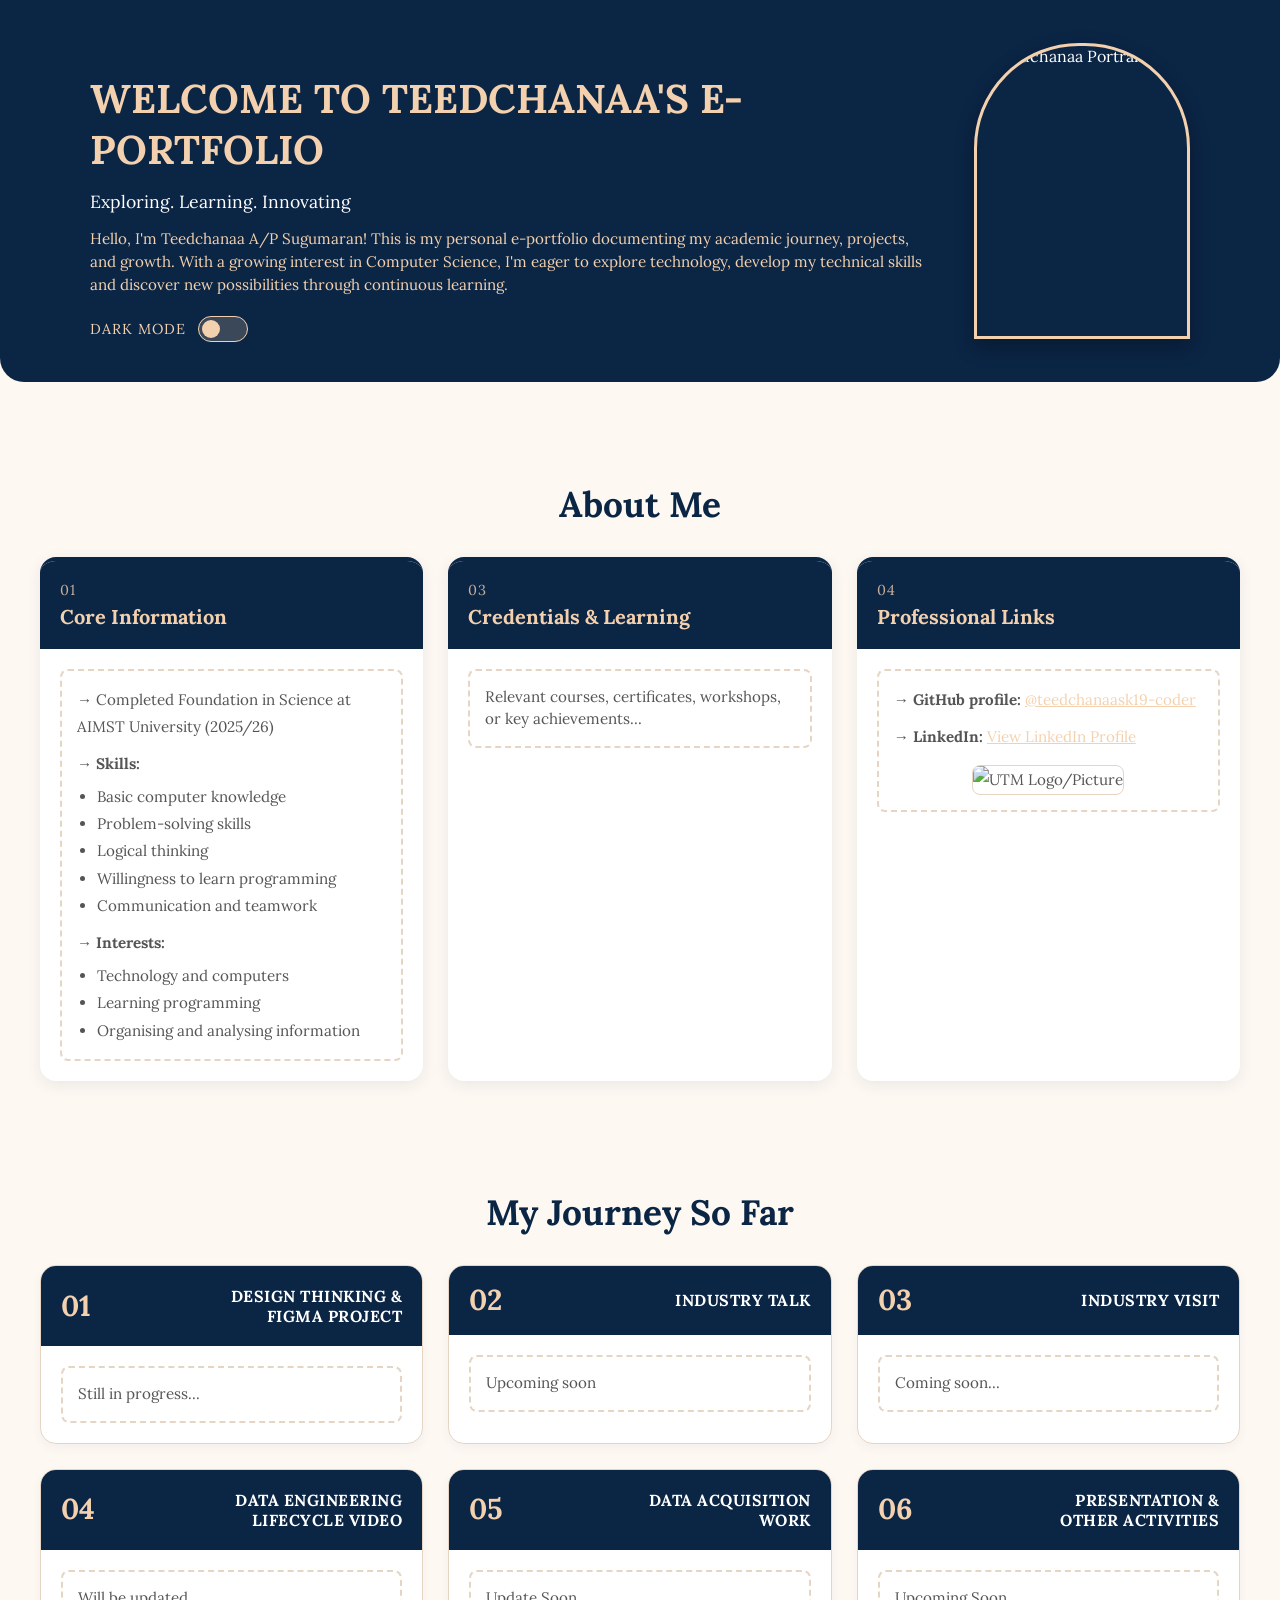
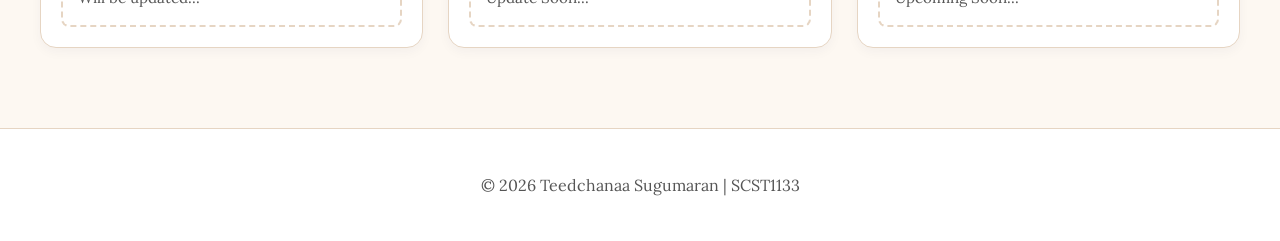
==== commit 7a49be76: "Update index.html" ====
--- a/index.html
+++ b/index.html
@@ -3,7 +3,7 @@
 <head>
 <meta charset="UTF-8">
 <meta name="viewport" content="width=device-width, initial-scale=1.0">
-<title>Welcome To Teedchanaa's E-Portfolio</title>
+<title>TEEDCHANAA|SCST1133</title>
 <!-- Import Lora font from Google Fonts -->
 <link href="https://fonts.googleapis.com/css2?family=Lora:ital,wght@0,400..700;1,400..700&display=swap" rel="stylesheet">
 <link rel="stylesheet" href="style.css">
@@ -338,10 +338,10 @@
     <section id="home" class="welcome">
         <div class="welcome-container">
             <div class="header-content">
-                <h1>WELCOME TO TEEDCHANAA E-PORTFOLIO</h1>
-                <h2>A Journey into Data Engineering</h2>
+                <h1>WELCOME TO TEEDCHANAA'S E-PORTFOLIO</h1>
+                <h2>Exploring. Learning. Innovating</h2>
                 <p>
-                    Hello, I'm Teedchanaa A/P Sugumaran! This is my personal e-portfolio documenting my academic journey, projects, and growth.
+                    Hello, I'm Teedchanaa A/P Sugumaran! This is my personal e-portfolio documenting my academic journey, projects, and growth. With a growing interest in Computer Science, I'm eager to explore technology, develop my technical skills and discover new possibilities through continuous learning.
                 </p>
                 <!-- Dark Mode Toggle Switch -->
                 <div class="theme-switch-wrapper">
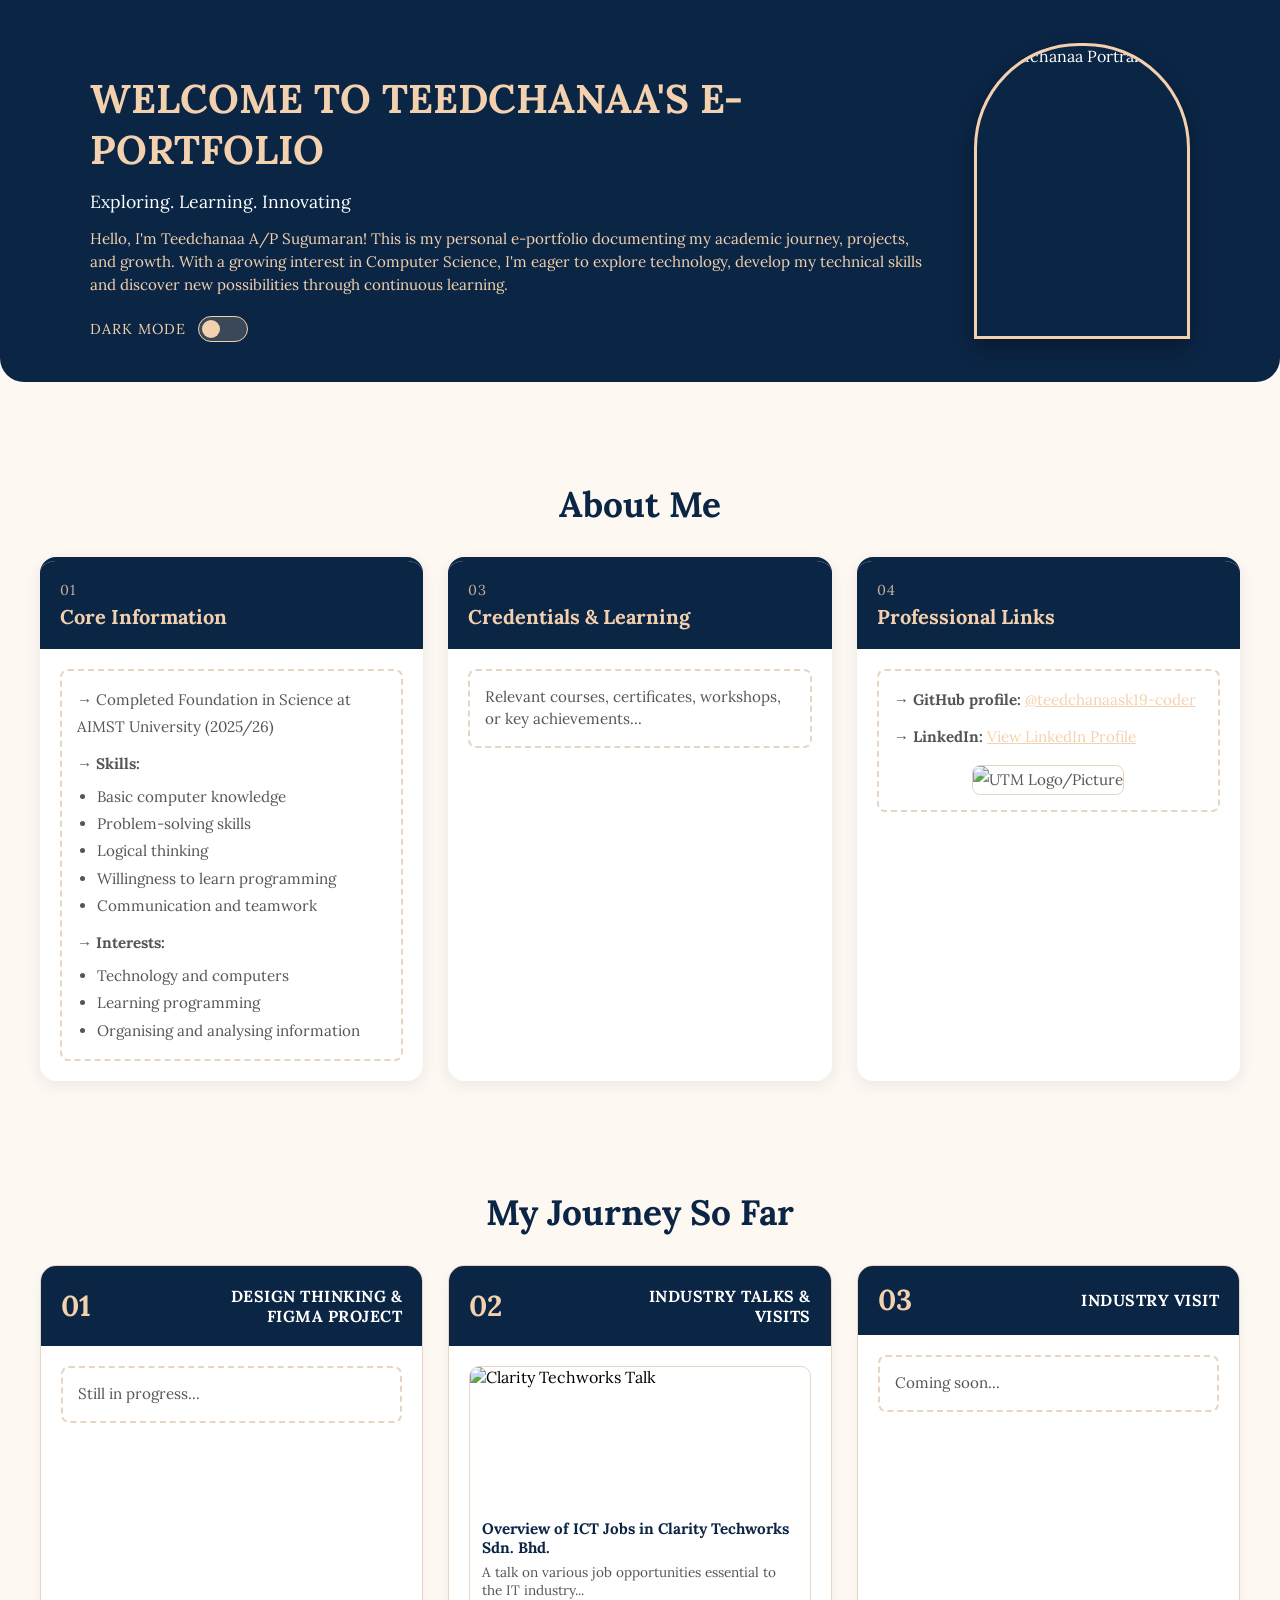
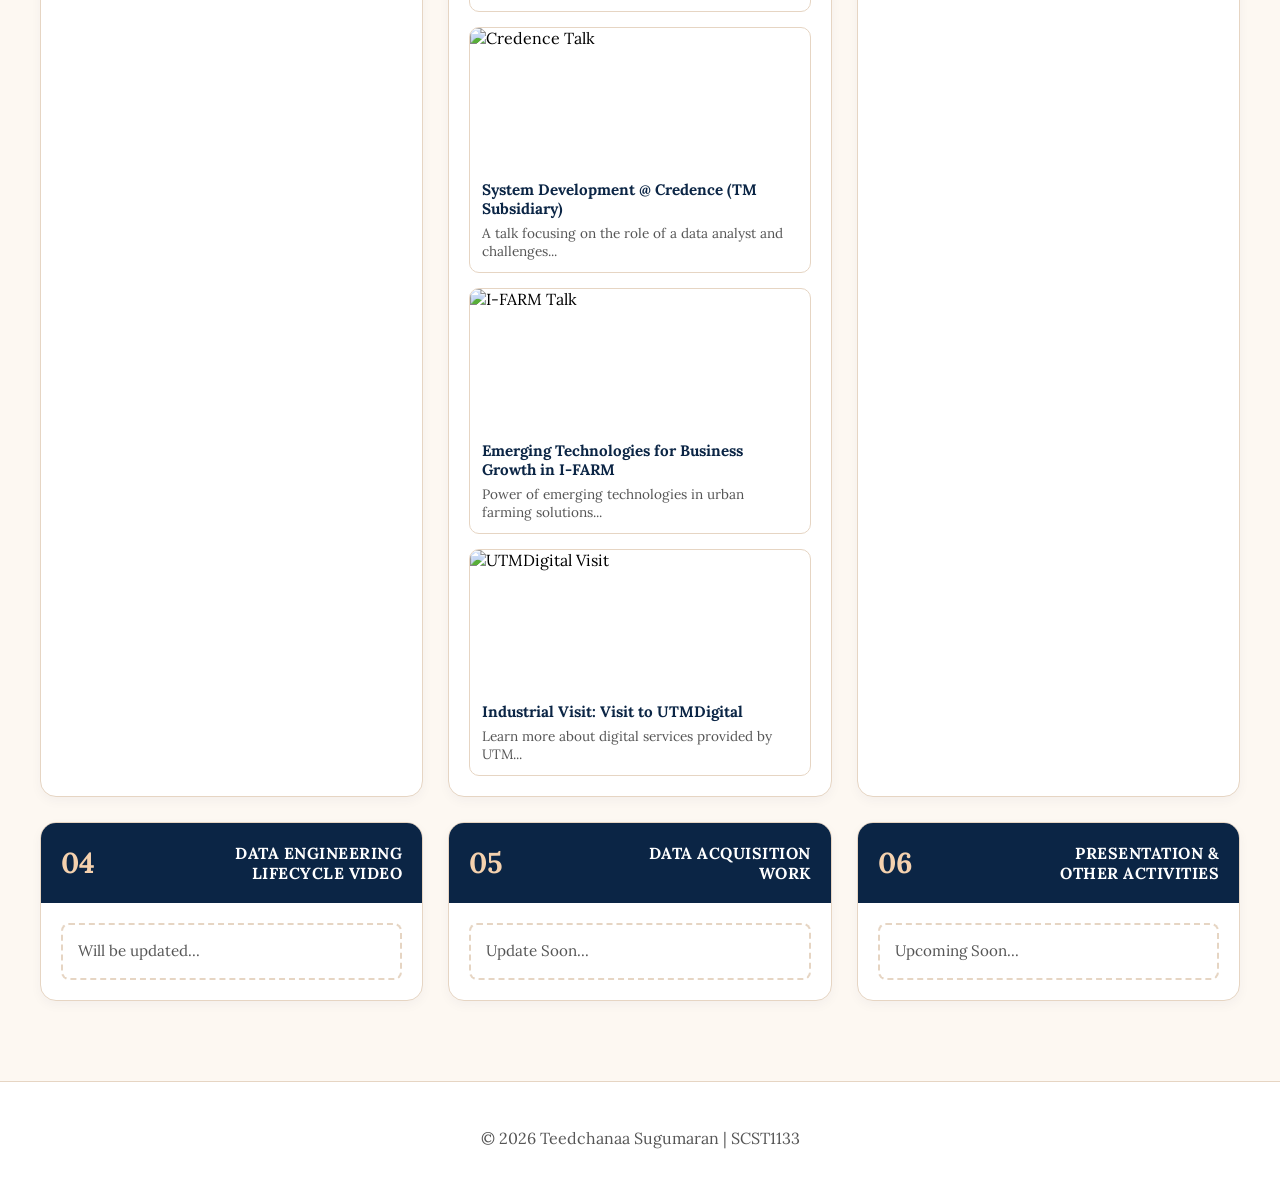
==== commit 0af63863: "Update index.html" ====
--- a/index.html
+++ b/index.html
@@ -314,6 +314,56 @@
     flex-direction: column;
 }
 
+/* Styles for Clickable Industry Talk Sub-Cards inside Card 02 */
+.talk-subgrid {
+    display: flex;
+    flex-direction: column;
+    gap: 15px;
+}
+
+.talk-card-item {
+    background: var(--card-bg);
+    border: 1px solid var(--border-color);
+    border-radius: 10px;
+    overflow: hidden;
+    text-decoration: none;
+    color: inherit;
+    display: flex;
+    flex-direction: column;
+    transition: transform 0.2s ease, box-shadow 0.2s ease;
+}
+
+.talk-card-item:hover {
+    transform: translateY(-4px);
+    box-shadow: 0 6px 15px rgba(0, 0, 0, 0.1);
+}
+
+.talk-card-item img {
+    width: 100%;
+    height: 140px;
+    object-fit: cover;
+}
+
+.talk-card-info {
+    padding: 12px;
+}
+
+.talk-card-info h4 {
+    font-size: 0.95rem;
+    color: var(--navy);
+    margin: 0 0 6px 0;
+}
+
+[data-theme="dark"] .talk-card-info h4 {
+    color: var(--champagne);
+}
+
+.talk-card-info p {
+    font-size: 0.85rem;
+    color: var(--text-main);
+    margin: 0;
+}
+
 footer {
     text-align: center;
     padding: 30px;
@@ -444,15 +494,51 @@
                 </div>
             </div>
 
-            <!-- 02 -->
+            <!-- 02: Industry Talks & Visits (Integrated with your pictures layout) -->
             <div class="artifact-card">
                 <div class="card-number-header">
                     <span class="num">02</span>
-                    <h2>Industry Talk</h2>
+                    <h2>Industry Talks &amp; Visits</h2>
                 </div>
                 <div class="card-body">
-                    <div class="description-box">
-                        Upcoming soon
+                    <div class="talk-subgrid">
+                        
+                        <!-- Talk 1 -->
+                        <a href="detail.html?talk=1" class="talk-card-item">
+                            <img src="path-to-image1.jpg" alt="Clarity Techworks Talk">
+                            <div class="talk-card-info">
+                                <h4>Overview of ICT Jobs in Clarity Techworks Sdn. Bhd.</h4>
+                                <p>A talk on various job opportunities essential to the IT industry...</p>
+                            </div>
+                        </a>
+
+                        <!-- Talk 2 -->
+                        <a href="detail.html?talk=2" class="talk-card-item">
+                            <img src="path-to-image2.jpg" alt="Credence Talk">
+                            <div class="talk-card-info">
+                                <h4>System Development @ Credence (TM Subsidiary)</h4>
+                                <p>A talk focusing on the role of a data analyst and challenges...</p>
+                            </div>
+                        </a>
+
+                        <!-- Talk 3 -->
+                        <a href="detail.html?talk=3" class="talk-card-item">
+                            <img src="path-to-image3.jpg" alt="I-FARM Talk">
+                            <div class="talk-card-info">
+                                <h4>Emerging Technologies for Business Growth in I-FARM</h4>
+                                <p>Power of emerging technologies in urban farming solutions...</p>
+                            </div>
+                        </a>
+
+                        <!-- Talk 4 -->
+                        <a href="detail.html?talk=4" class="talk-card-item">
+                            <img src="path-to-image4.jpg" alt="UTMDigital Visit">
+                            <div class="talk-card-info">
+                                <h4>Industrial Visit: Visit to UTMDigital</h4>
+                                <p>Learn more about digital services provided by UTM...</p>
+                            </div>
+                        </a>
+
                     </div>
                 </div>
             </div>
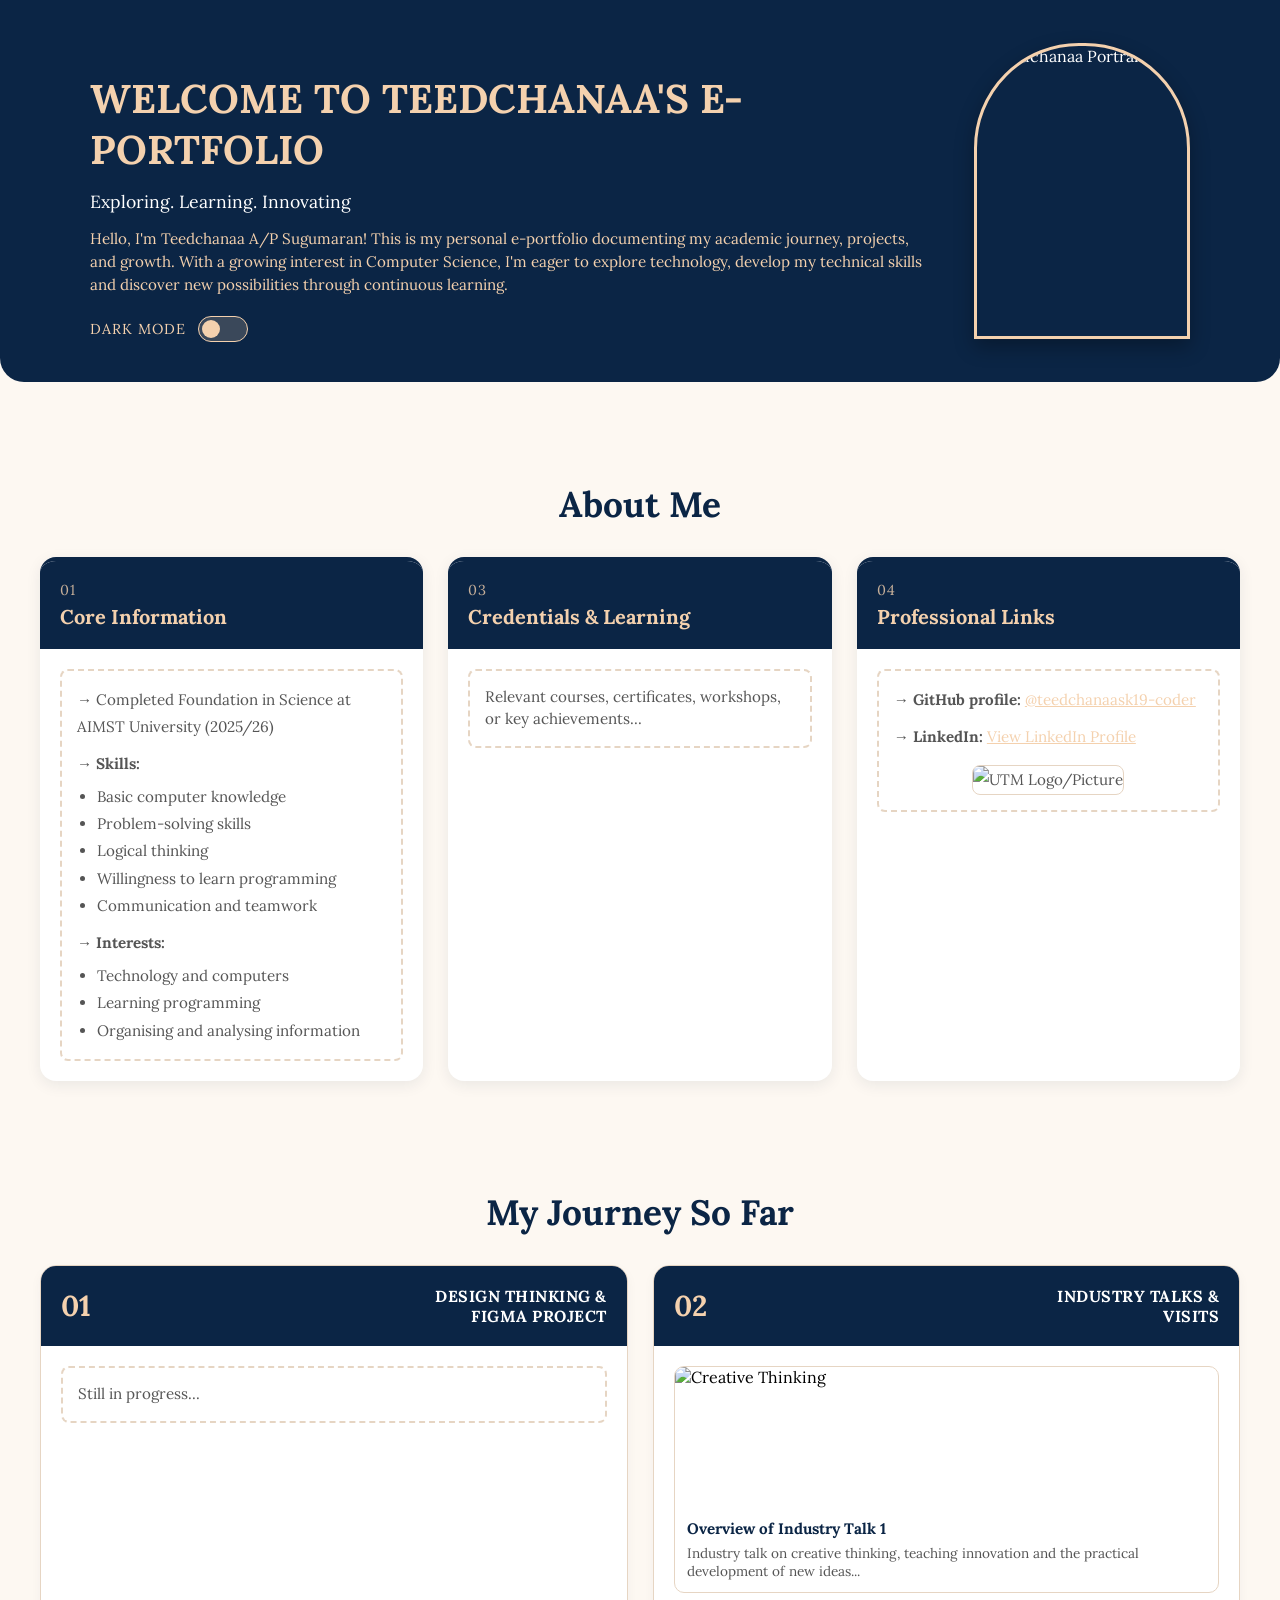
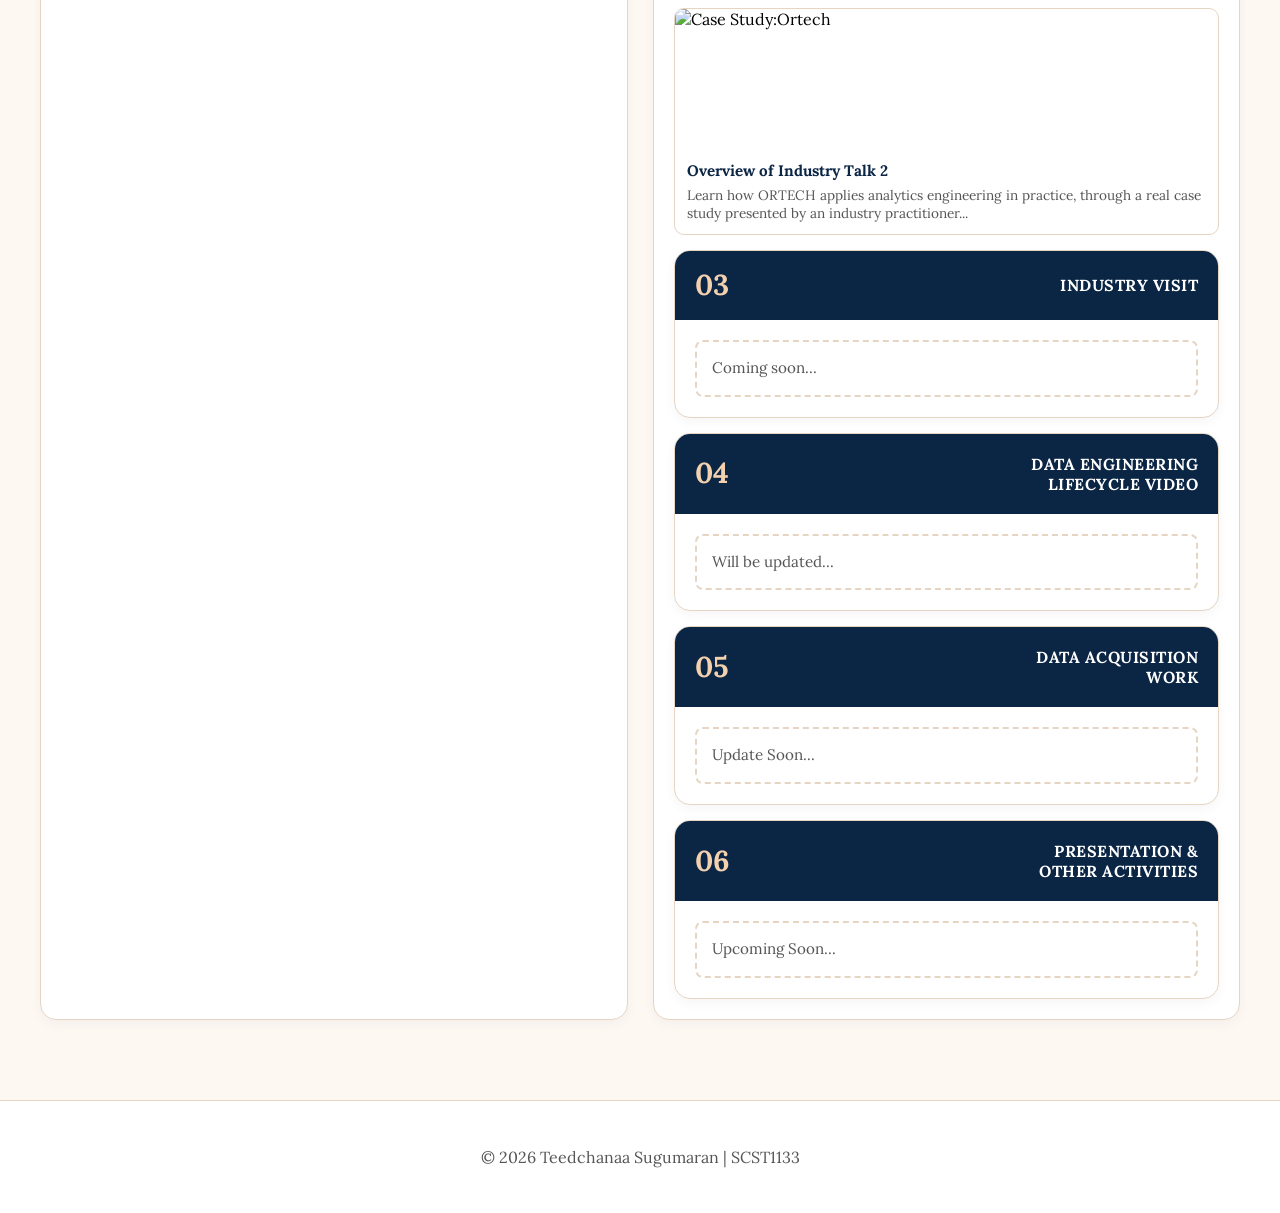
==== commit c39be11e: "Update index.html" ====
--- a/index.html
+++ b/index.html
@@ -505,43 +505,21 @@
                         
                         <!-- Talk 1 -->
                         <a href="detail.html?talk=1" class="talk-card-item">
-                            <img src="path-to-image1.jpg" alt="Clarity Techworks Talk">
+                            <img src="path-to-image1.jpg" alt="Creative Thinking">
                             <div class="talk-card-info">
-                                <h4>Overview of ICT Jobs in Clarity Techworks Sdn. Bhd.</h4>
-                                <p>A talk on various job opportunities essential to the IT industry...</p>
+                                <h4>Overview of Industry Talk 1</h4>
+                                <p> Industry talk on creative thinking, teaching innovation and the practical development of new ideas...</p>
                             </div>
                         </a>
 
                         <!-- Talk 2 -->
                         <a href="detail.html?talk=2" class="talk-card-item">
-                            <img src="path-to-image2.jpg" alt="Credence Talk">
+                            <img src="path-to-image2.jpg" alt="Case Study:Ortech">
                             <div class="talk-card-info">
-                                <h4>System Development @ Credence (TM Subsidiary)</h4>
-                                <p>A talk focusing on the role of a data analyst and challenges...</p>
+                                <h4>Overview of Industry Talk 2</h4>
+                                <p>Learn how ORTECH applies analytics engineering in practice, through a real case study presented by an industry practitioner...</p>
                             </div>
                         </a>
-
-                        <!-- Talk 3 -->
-                        <a href="detail.html?talk=3" class="talk-card-item">
-                            <img src="path-to-image3.jpg" alt="I-FARM Talk">
-                            <div class="talk-card-info">
-                                <h4>Emerging Technologies for Business Growth in I-FARM</h4>
-                                <p>Power of emerging technologies in urban farming solutions...</p>
-                            </div>
-                        </a>
-
-                        <!-- Talk 4 -->
-                        <a href="detail.html?talk=4" class="talk-card-item">
-                            <img src="path-to-image4.jpg" alt="UTMDigital Visit">
-                            <div class="talk-card-info">
-                                <h4>Industrial Visit: Visit to UTMDigital</h4>
-                                <p>Learn more about digital services provided by UTM...</p>
-                            </div>
-                        </a>
-
-                    </div>
-                </div>
-            </div>
 
             <!-- 03 -->
             <div class="artifact-card">
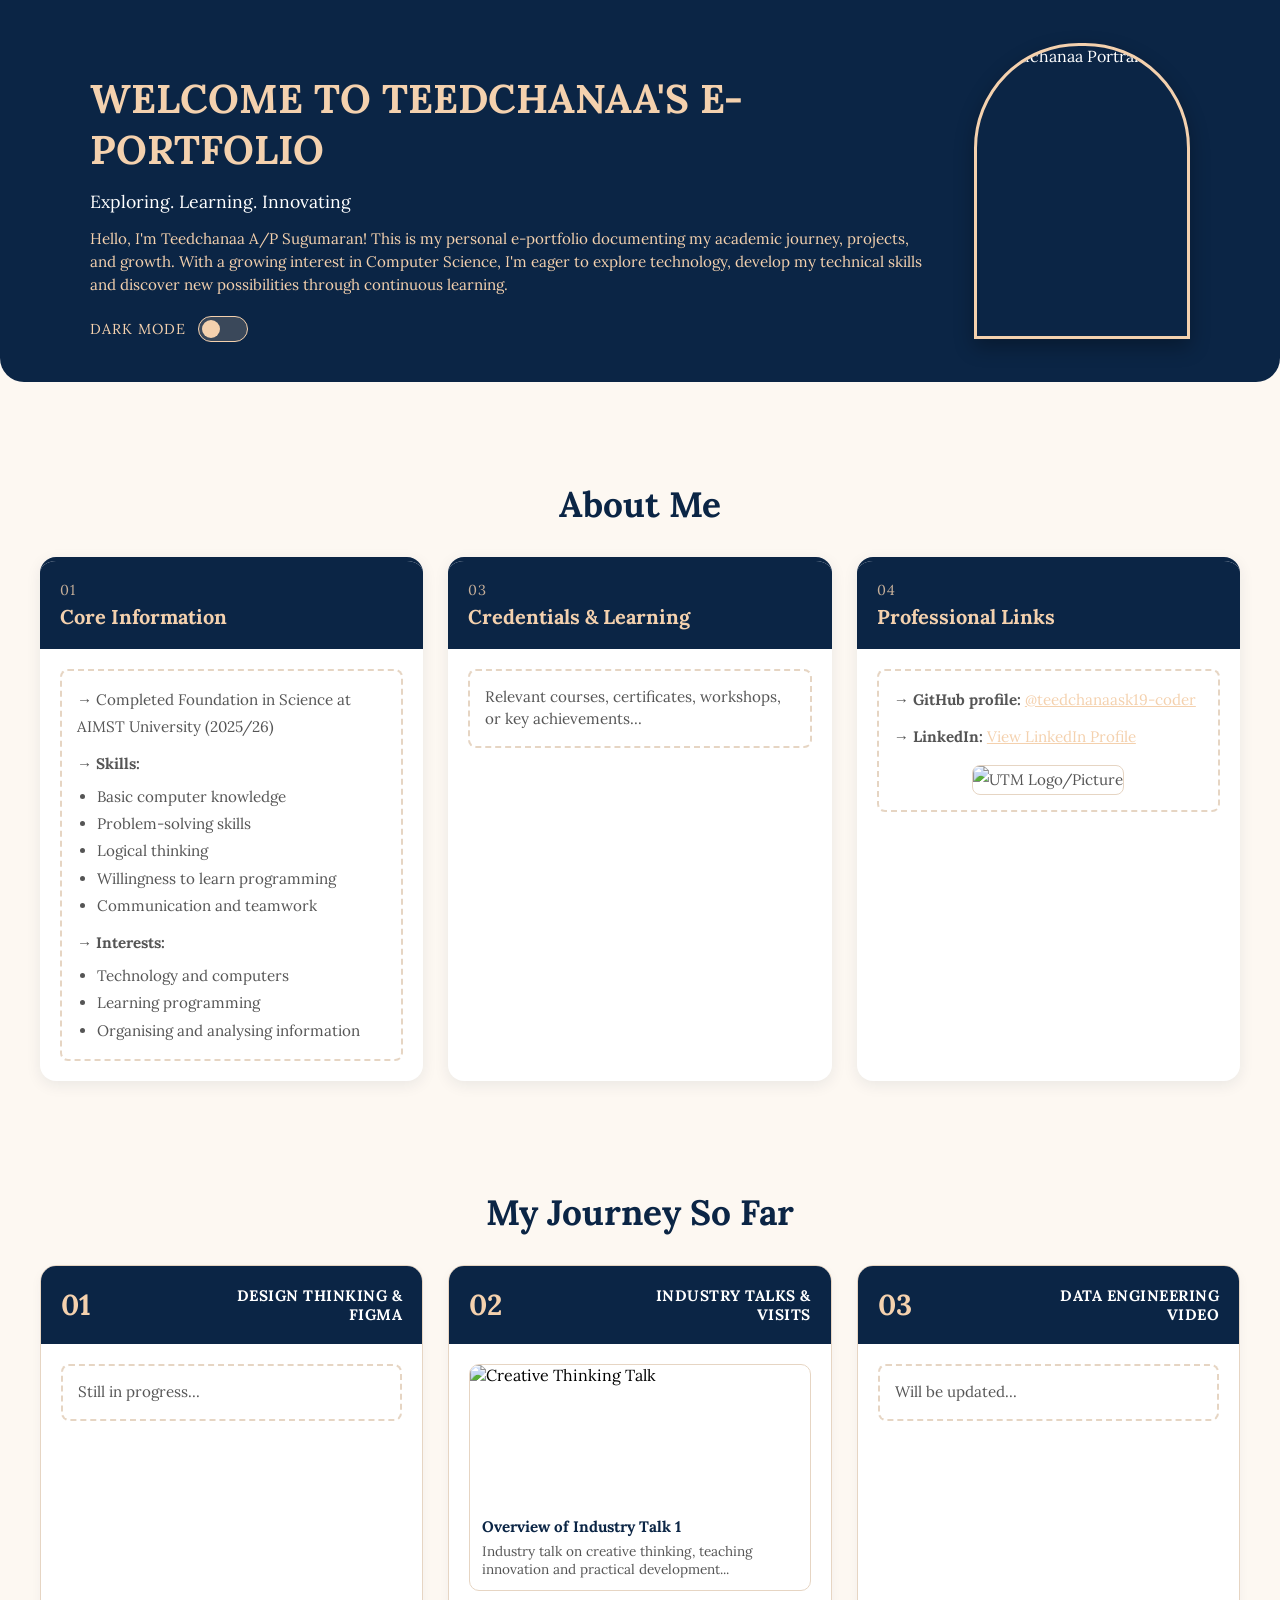
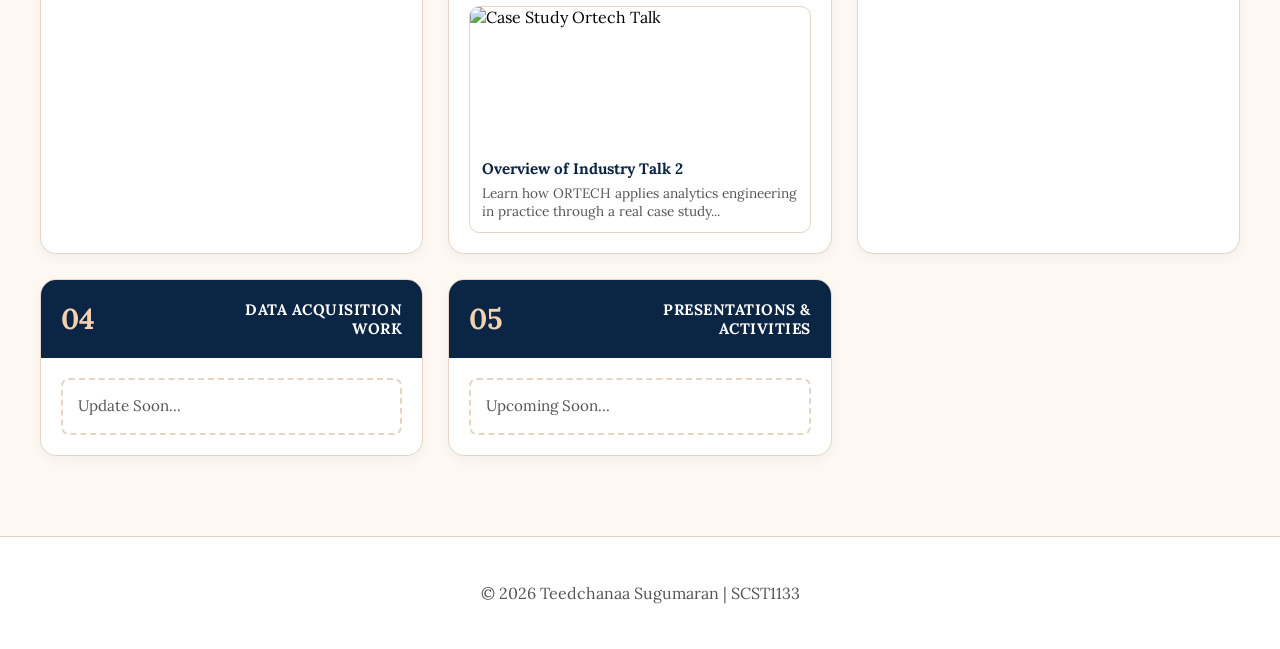
==== commit ad28f69a: "Update index.html" ====
--- a/index.html
+++ b/index.html
@@ -298,10 +298,10 @@
 }
 
 .card-number-header h2 {
-    font-size: 1rem;
+    font-size: 0.95rem;
     margin: 0;
     text-align: right;
-    max-width: 180px;
+    max-width: 190px;
     color: #ffffff;
     text-transform: uppercase;
     letter-spacing: 0.5px;
@@ -314,7 +314,7 @@
     flex-direction: column;
 }
 
-/* Styles for Clickable Industry Talk Sub-Cards inside Card 02 */
+/* Styles for Sub-Cards inside Card 02 */
 .talk-subgrid {
     display: flex;
     flex-direction: column;
@@ -481,11 +481,12 @@
     <section id="journey" class="journey-section">
         <h2 class="section-title">My Journey So Far</h2>
         <div class="portfolio-grid">
-            <!-- 01 -->
+            
+            <!-- Card 01: Design Thinking & Figma Project -->
             <div class="artifact-card">
                 <div class="card-number-header">
                     <span class="num">01</span>
-                    <h2>Design Thinking &amp; Figma Project</h2>
+                    <h2>Design Thinking &amp; Figma</h2>
                 </div>
                 <div class="card-body">
                     <div class="description-box">
@@ -494,7 +495,7 @@
                 </div>
             </div>
 
-            <!-- 02: Industry Talks & Visits (Integrated with your pictures layout) -->
+            <!-- Card 02: Industry Talks (Creative Thinking & Case Study: Ortech) -->
             <div class="artifact-card">
                 <div class="card-number-header">
                     <span class="num">02</span>
@@ -505,66 +506,57 @@
                         
                         <!-- Talk 1 -->
                         <a href="detail.html?talk=1" class="talk-card-item">
-                            <img src="path-to-image1.jpg" alt="Creative Thinking">
+                            <img src="path-to-image1.jpg" alt="Creative Thinking Talk">
                             <div class="talk-card-info">
                                 <h4>Overview of Industry Talk 1</h4>
-                                <p> Industry talk on creative thinking, teaching innovation and the practical development of new ideas...</p>
+                                <p>Industry talk on creative thinking, teaching innovation and practical development...</p>
                             </div>
                         </a>
 
                         <!-- Talk 2 -->
                         <a href="detail.html?talk=2" class="talk-card-item">
-                            <img src="path-to-image2.jpg" alt="Case Study:Ortech">
+                            <img src="path-to-image2.jpg" alt="Case Study Ortech Talk">
                             <div class="talk-card-info">
                                 <h4>Overview of Industry Talk 2</h4>
-                                <p>Learn how ORTECH applies analytics engineering in practice, through a real case study presented by an industry practitioner...</p>
+                                <p>Learn how ORTECH applies analytics engineering in practice through a real case study...</p>
                             </div>
                         </a>
 
-            <!-- 03 -->
+                    </div>
+                </div>
+            </div>
+
+            <!-- Card 03: Data Engineering Lifecycle Video -->
             <div class="artifact-card">
                 <div class="card-number-header">
                     <span class="num">03</span>
-                    <h2>Industry Visit</h2>
+                    <h2>Data Engineering Video</h2>
                 </div>
                 <div class="card-body">
                     <div class="description-box">
-                        Coming soon...
-                    </div>
-                </div>
-            </div>
-
-            <!-- 04 -->
+                        Will be updated...
+                    </div>
+                </div>
+            </div>
+
+            <!-- Card 04: Data Acquisition Work -->
             <div class="artifact-card">
                 <div class="card-number-header">
                     <span class="num">04</span>
-                    <h2>Data Engineering Lifecycle Video</h2>
+                    <h2>Data Acquisition Work</h2>
                 </div>
                 <div class="card-body">
                     <div class="description-box">
-                        Will be updated...
-                    </div>
-                </div>
-            </div>
-
-            <!-- 05 -->
+                        Update Soon...
+                    </div>
+                </div>
+            </div>
+
+            <!-- Card 05: Presentation & Other Activities -->
             <div class="artifact-card">
                 <div class="card-number-header">
                     <span class="num">05</span>
-                    <h2>Data Acquisition Work</h2>
-                </div>
-                <div class="card-body">
-                    <div class="description-box">
-                        Update Soon...
-                    </div>
-                </div>
-            </div>
-
-            <!-- 06 -->
-            <div class="artifact-card">
-                <div class="card-number-header">
-                    <span class="num">06</span>
-                    <h2>Presentation &amp; Other Activities</h2>
+                    <h2>Presentations &amp; Activities</h2>
                 </div>
                 <div class="card-body">
                     <div class="description-box">
@@ -572,6 +564,7 @@
                     </div>
                 </div>
             </div>
+
         </div>
     </section>
 </main>
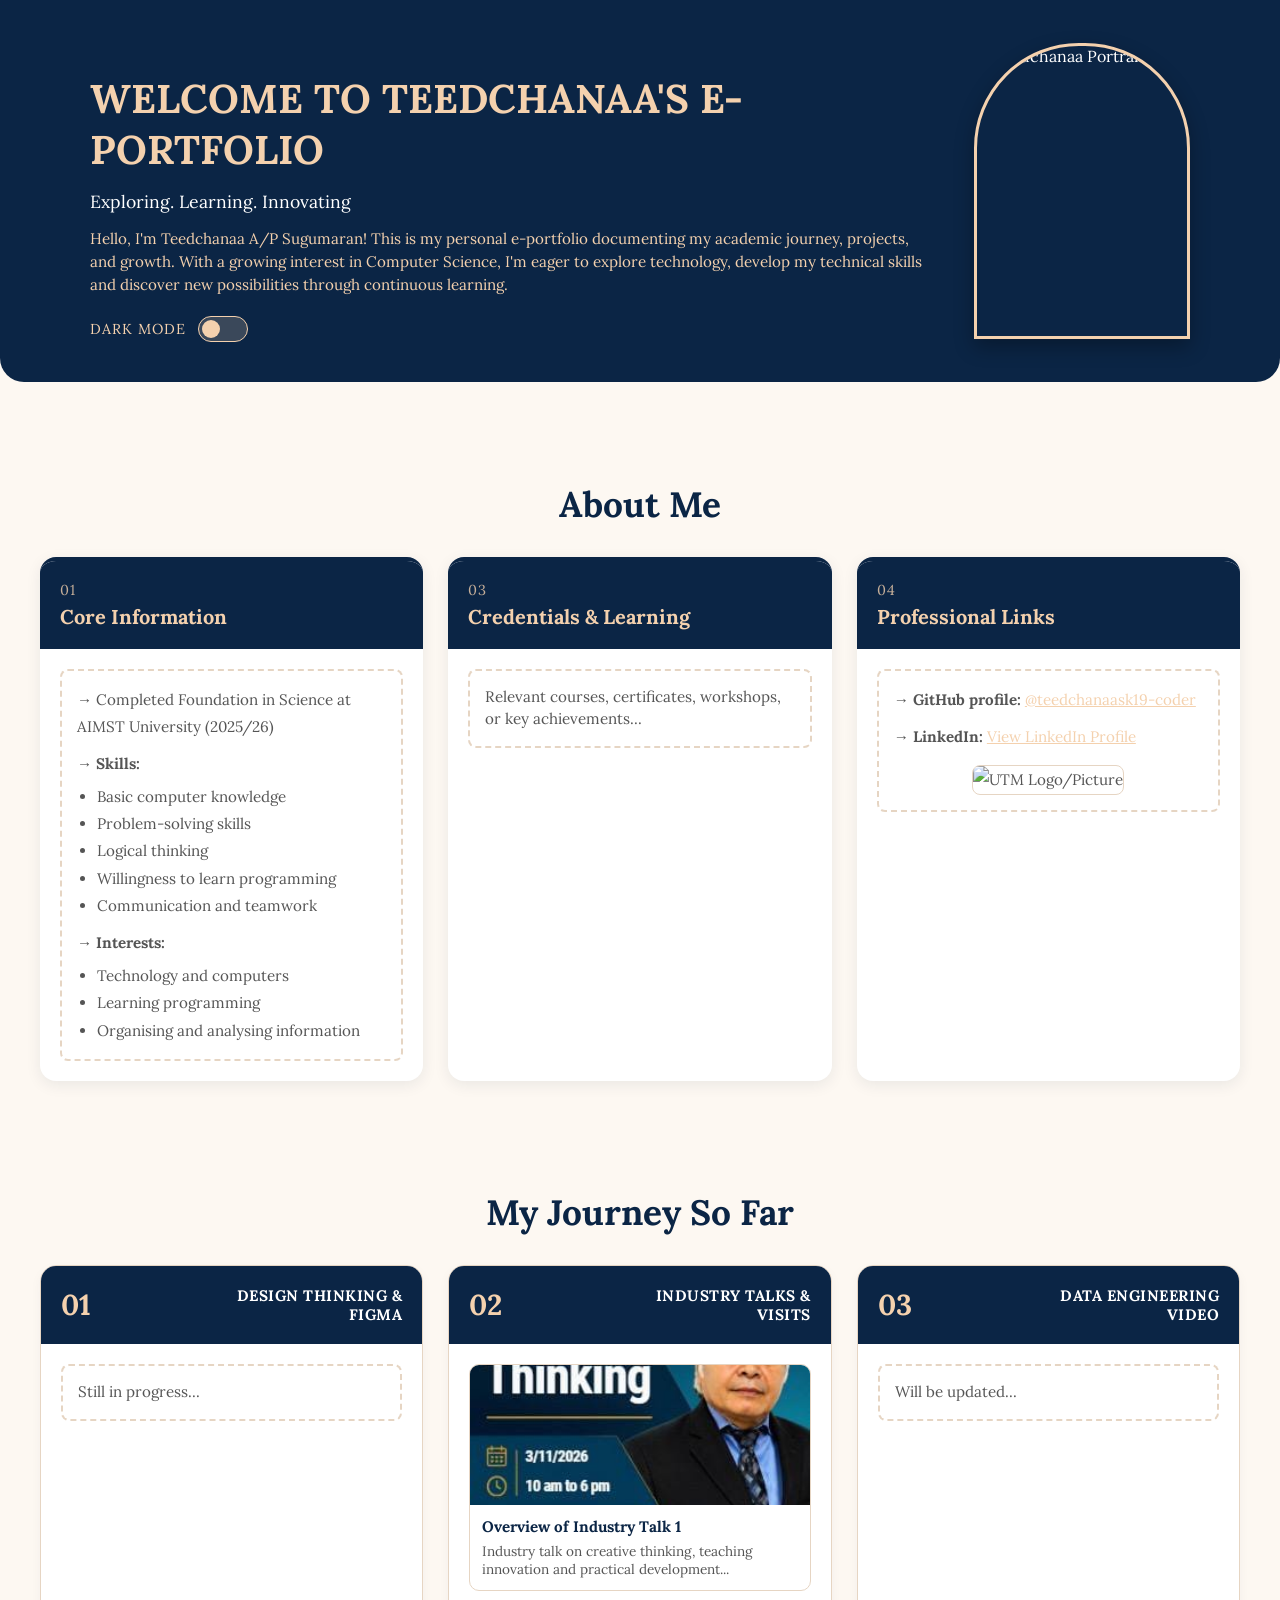
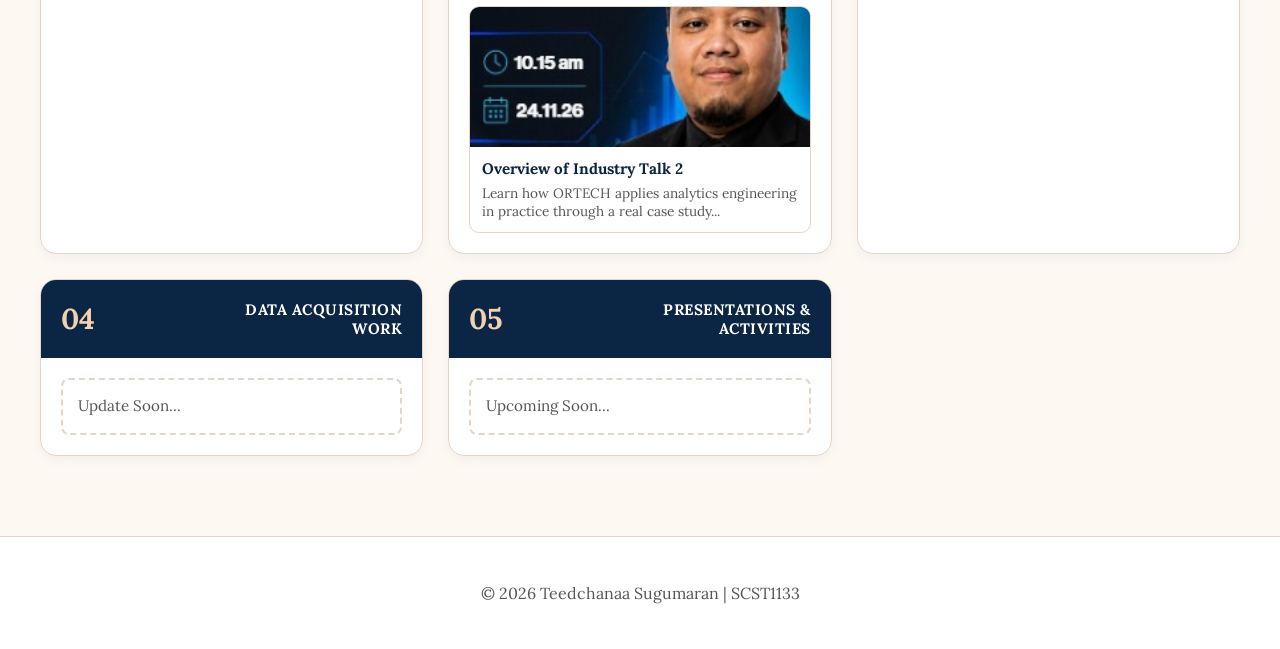
==== commit 101b4c51: "Update index.html" ====
--- a/index.html
+++ b/index.html
@@ -506,7 +506,7 @@
                         
                         <!-- Talk 1 -->
                         <a href="detail.html?talk=1" class="talk-card-item">
-                            <img src="path-to-image1.jpg" alt="Creative Thinking Talk">
+                            <img src="talk1.jpg.jpeg" alt="Creative Thinking Talk">
                             <div class="talk-card-info">
                                 <h4>Overview of Industry Talk 1</h4>
                                 <p>Industry talk on creative thinking, teaching innovation and practical development...</p>
@@ -515,7 +515,7 @@
 
                         <!-- Talk 2 -->
                         <a href="detail.html?talk=2" class="talk-card-item">
-                            <img src="path-to-image2.jpg" alt="Case Study Ortech Talk">
+                            <img src="talk2.jpg.jpeg" alt="Case Study Ortech Talk">
                             <div class="talk-card-info">
                                 <h4>Overview of Industry Talk 2</h4>
                                 <p>Learn how ORTECH applies analytics engineering in practice through a real case study...</p>
